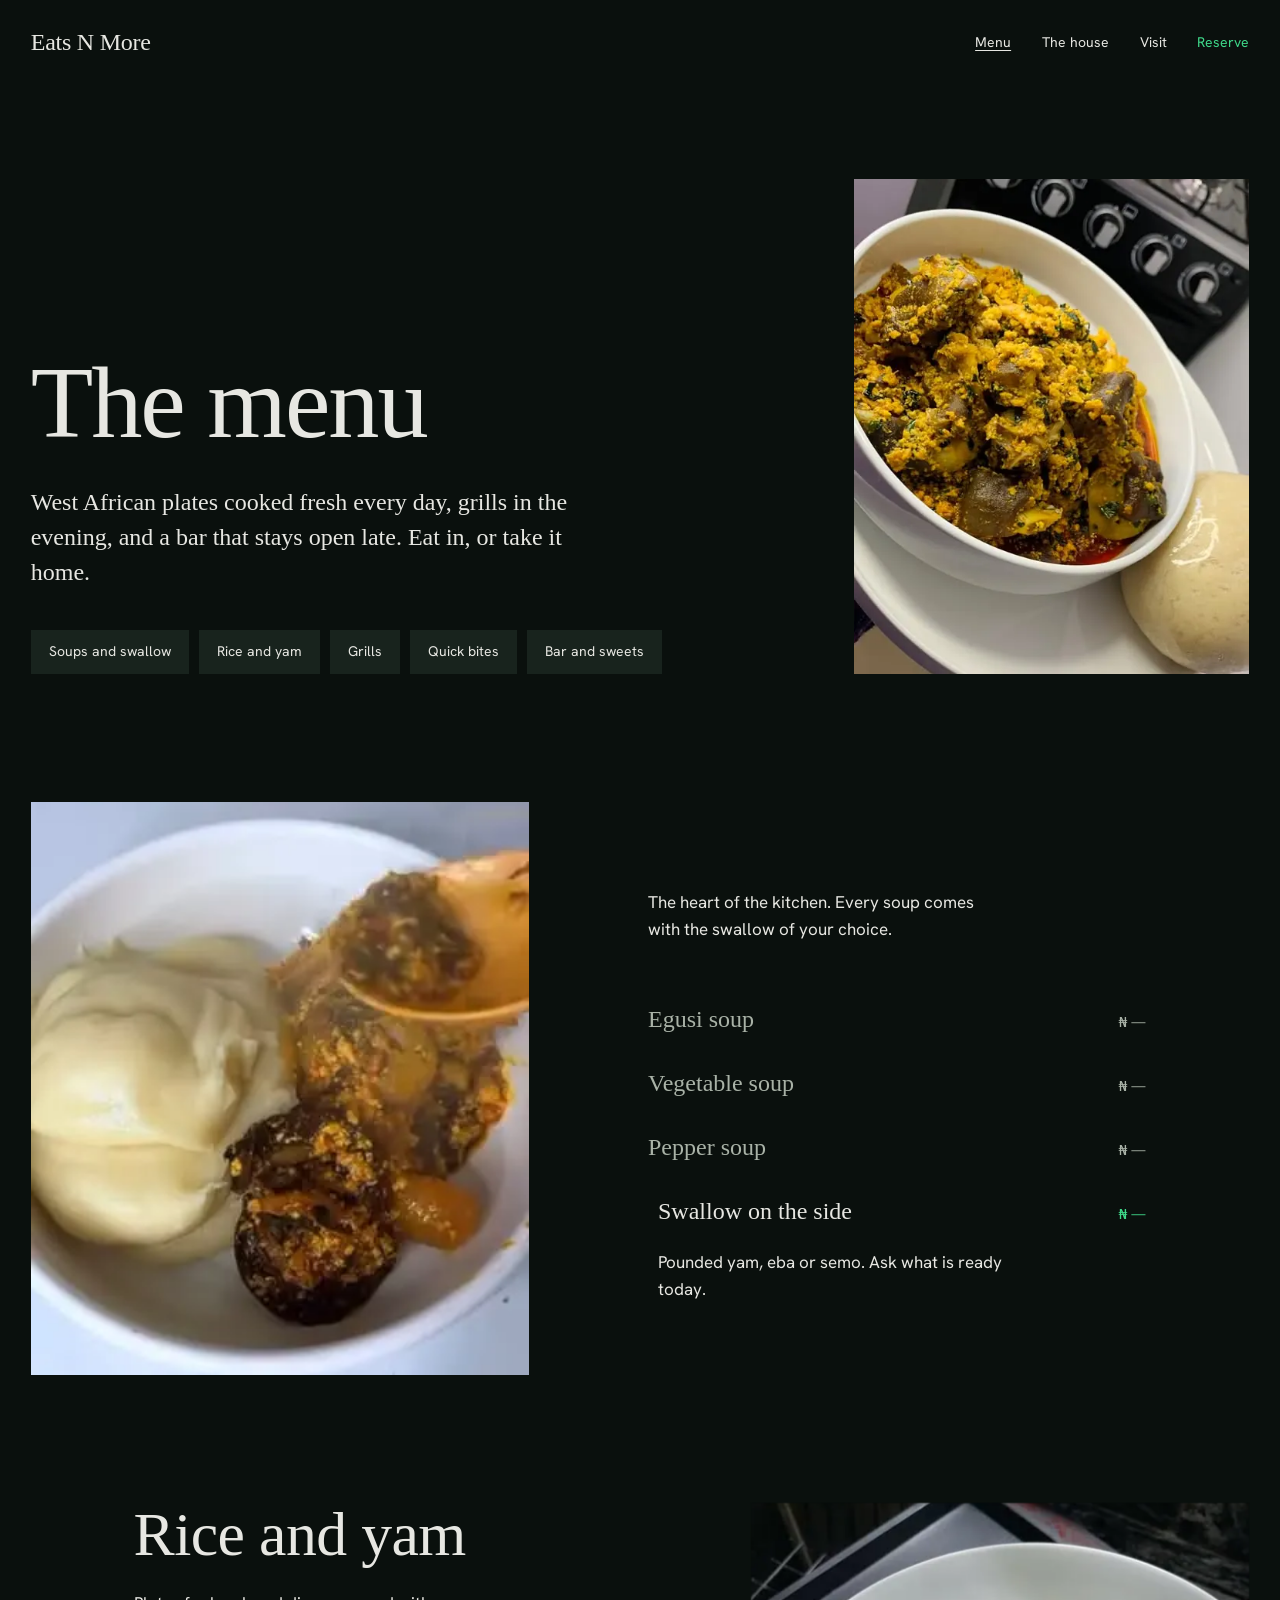
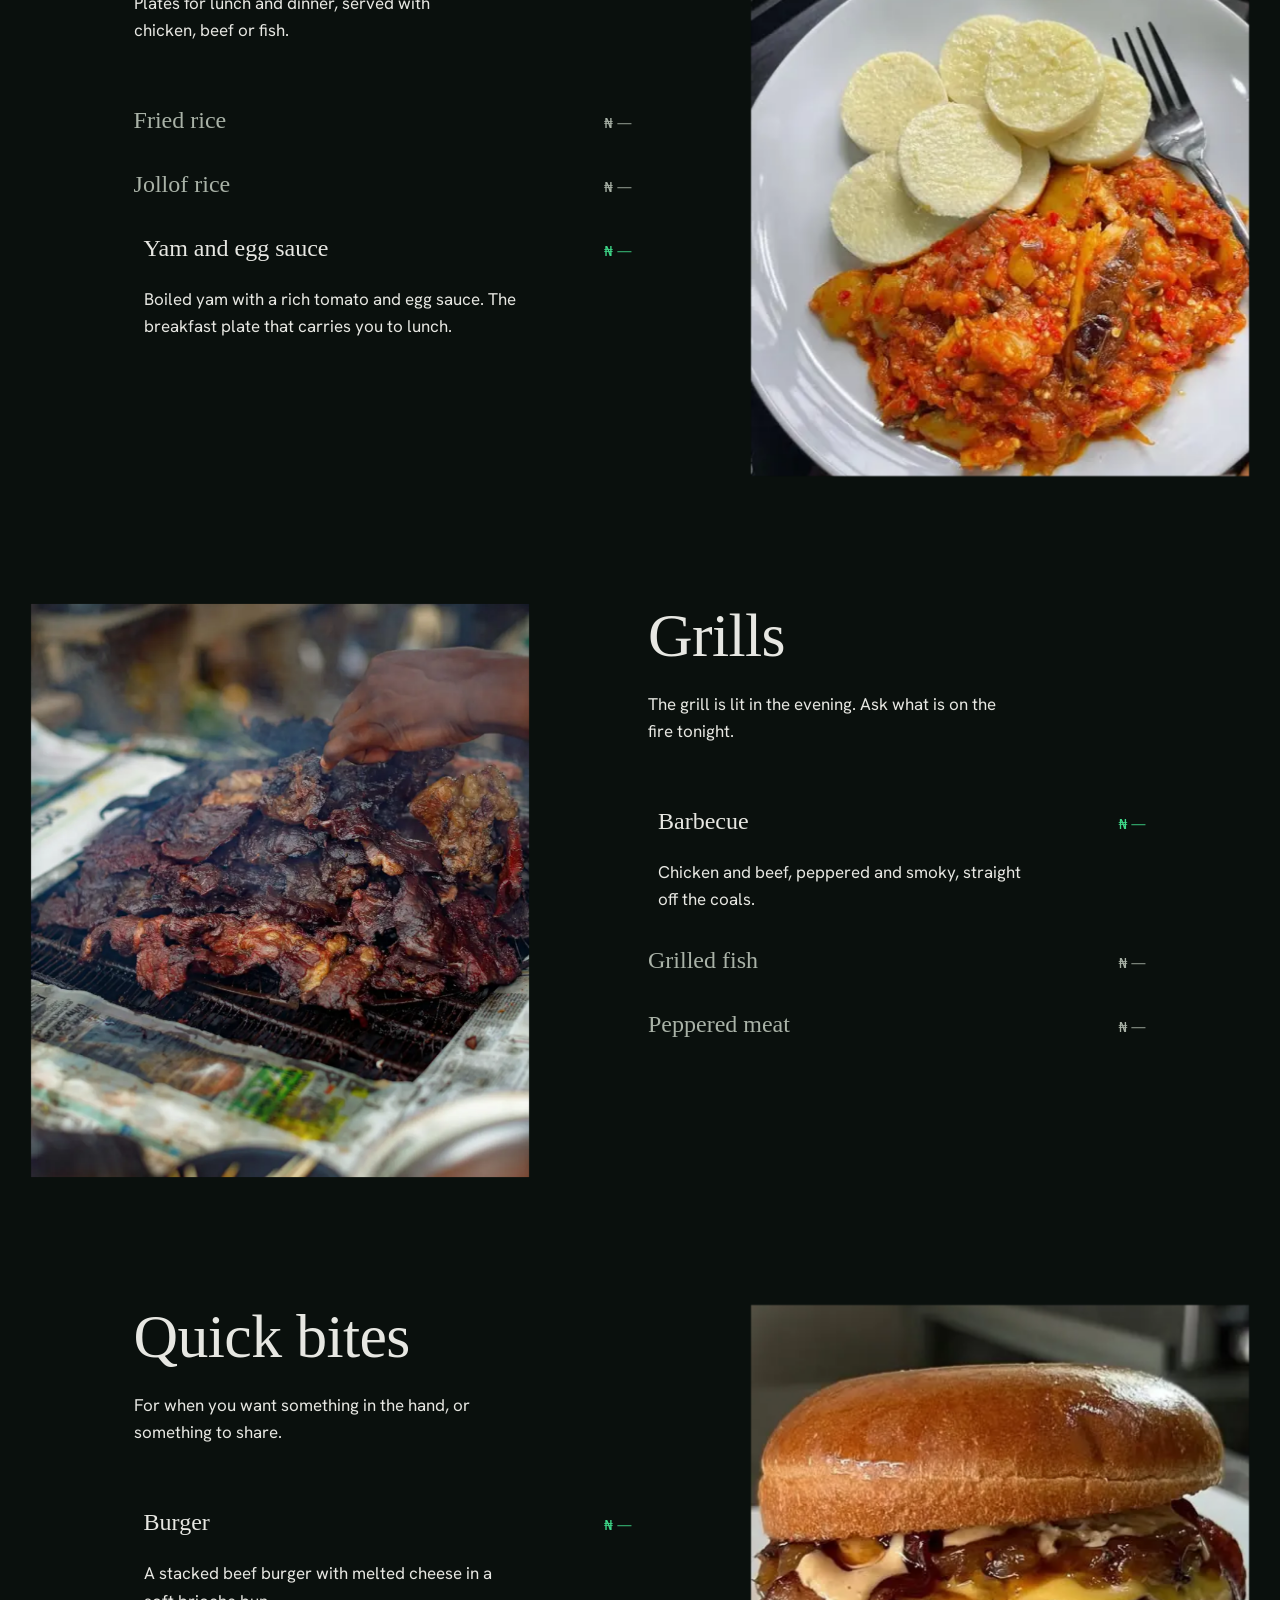
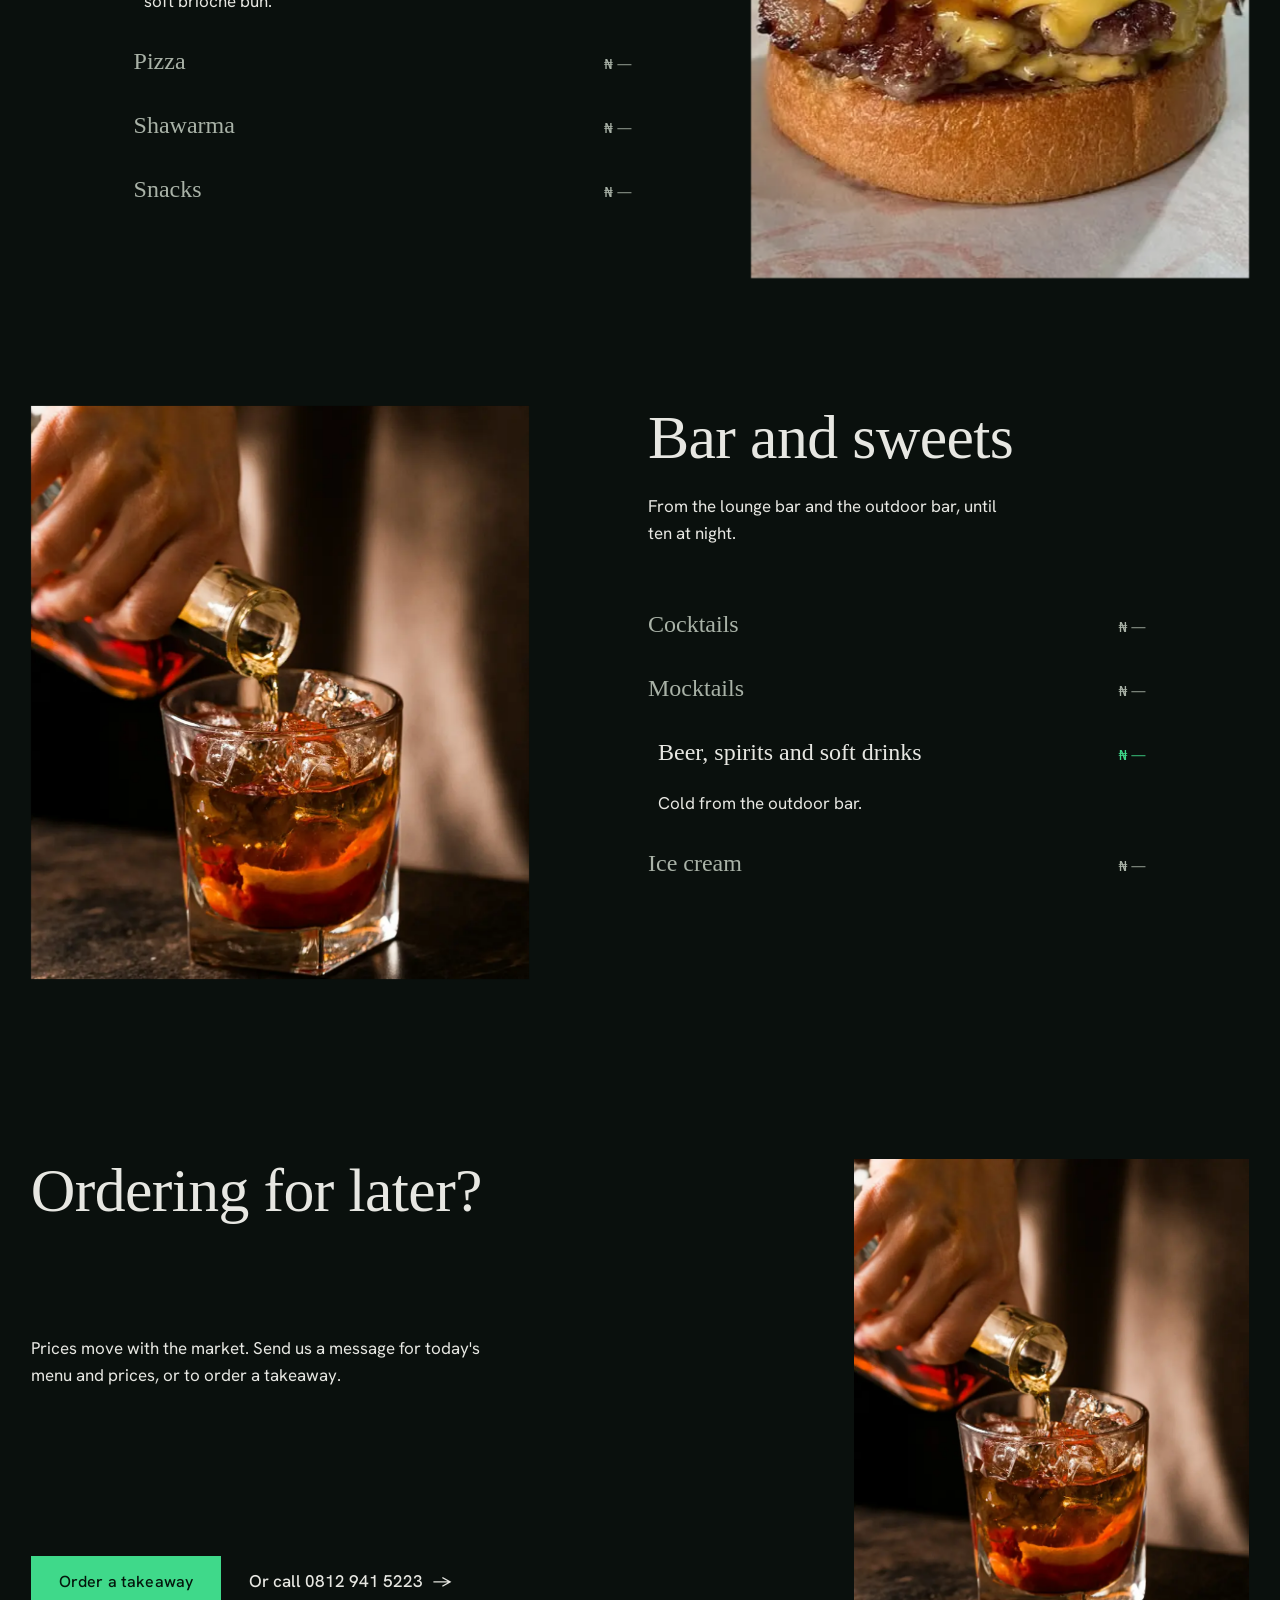
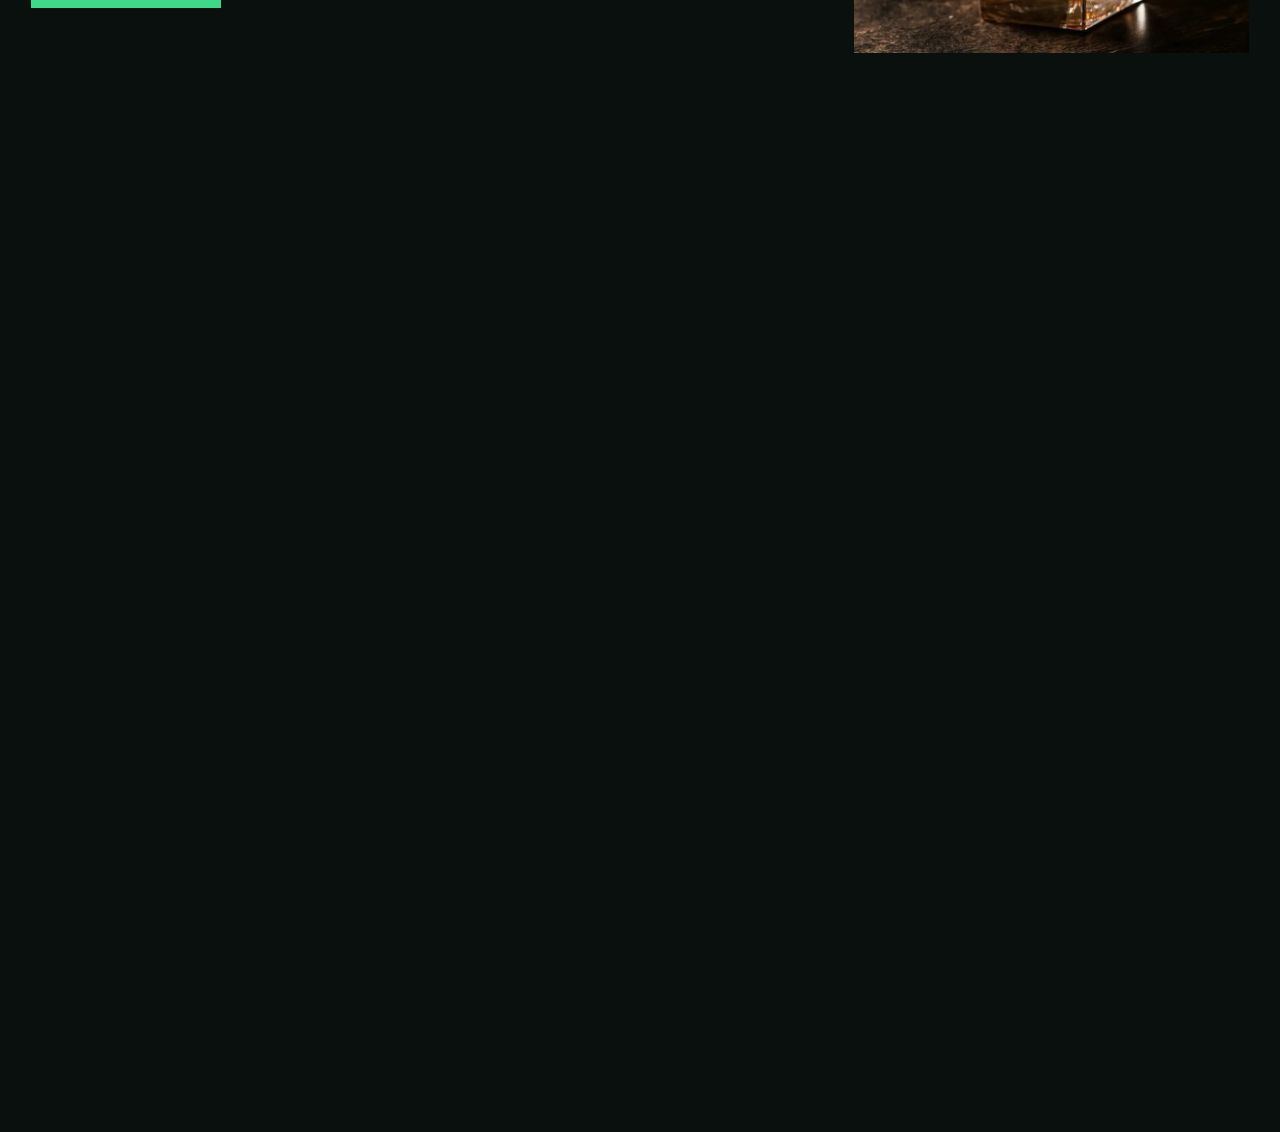
==== menu.html @ 7dce9b12 "Split into four pages: home, menu, the house, reserve Tighter gallery, compact phone cards, full men" ====
<!doctype html>
<html lang="en-NG">
<head>
  <meta charset="utf-8">
  <meta name="viewport" content="width=device-width, initial-scale=1, viewport-fit=cover">
  <title>The menu · Eats N More Restaurant &amp; Lounge, Benin City</title>
  <meta name="description" content="Egusi, vegetable soup, pepper soup, fried rice, grills, burgers, pizza, shawarma, cocktails and ice cream. Eat in or take away on Edo Street, Ekosodin.">
  <meta name="theme-color" content="#0a100d">
  <link rel="canonical" href="https://mondayjohn918.github.io/eats-n-more/menu.html">

  <meta property="og:type" content="restaurant.restaurant">
  <meta property="og:site_name" content="Eats N More Restaurant &amp; Lounge">
  <meta property="og:title" content="The menu · Eats N More Restaurant &amp; Lounge, Benin City">
  <meta property="og:description" content="Egusi, vegetable soup, pepper soup, fried rice, grills, burgers, pizza, shawarma, cocktails and ice cream. Eat in or take away on Edo Street, Ekosodin.">
  <meta property="og:url" content="https://mondayjohn918.github.io/eats-n-more/menu.html">
  <meta property="og:image" content="https://mondayjohn918.github.io/eats-n-more/assets/og-image.jpg">
  <meta property="og:image:width" content="1200">
  <meta property="og:image:height" content="630">
  <meta property="og:image:alt" content="The green neon Eats N More sign above the word Restaurant">
  <meta name="twitter:card" content="summary_large_image">
  <meta name="twitter:site" content="@eatsNmoreLounge">

  <link rel="icon" href="assets/favicon.png" type="image/png">
  <link rel="apple-touch-icon" href="assets/apple-touch-icon.png">

  <link rel="preconnect" href="https://fonts.googleapis.com">
  <link rel="preconnect" href="https://fonts.gstatic.com" crossorigin>
  <link rel="preconnect" href="https://api.fontshare.com">
  <link rel="preconnect" href="https://cdn.fontshare.com" crossorigin>
  <link href="https://fonts.googleapis.com/css2?family=Hanken+Grotesk:wght@400;500&display=swap" rel="stylesheet">
  <link href="https://api.fontshare.com/v2/css?f[]=zodiak@100,300&display=swap" rel="stylesheet">
  <link rel="stylesheet" href="assets/styles.css">

</head>
<body class="page-menu">
  <a class="skip" href="#main">Skip to content</a>

  <header class="bar">
    <a class="wordmark" href="./" aria-label="Eats N More, home">Eats N More</a>
    <nav aria-label="Main">
      <ul>
        <li><a href="menu.html" aria-current="page">Menu</a></li>
        <li class="hide-sm"><a href="the-house.html">The house</a></li>
        <li class="hide-sm"><a href="reserve.html#visit">Visit</a></li>
        <li><a href="reserve.html" class="bar-reserve">Reserve</a></li>
      </ul>
    </nav>
  </header>

  <main id="main">
    <section class="page-head" aria-labelledby="menu-title">
      <div class="ph-text">
        <h1 id="menu-title" class="mask"><span class="line"><span>The menu</span></span></h1>
        <p class="ph-sub reveal">West African plates cooked fresh every day, grills in the evening, and a bar that stays open late. Eat in, or take it home.</p>
        <nav class="ph-jump reveal" aria-label="Menu sections">
          <a href="#soups">Soups and swallow</a>
          <a href="#rice">Rice and yam</a>
          <a href="#grills">Grills</a>
          <a href="#bites">Quick bites</a>
          <a href="#bar">Bar and sweets</a>
        </nav>
      </div>
      <figure class="ph-pic reveal-pic">
        <img src="assets/img/own-egusi.webp" alt="Egusi soup with assorted meat beside pounded yam" width="512" height="640" decoding="async">
      </figure>
    </section>

    <!-- PLACEHOLDER: every "₦ —" is a price to fill in. Items marked SAMPLE are typical dishes to confirm with the restaurant. -->

    <section class="kitchen" id="soups" aria-labelledby="soups-title">
      <div class="k-photo" aria-hidden="true">
        <img data-k="0" class="is-on" src="assets/img/own-egusi-bowl.webp" alt="" width="360" height="480" loading="lazy" decoding="async">
        <img data-k="1" src="assets/img/own-vegsoup.webp" alt="" width="512" height="640" loading="lazy" decoding="async">
        <img data-k="2" src="assets/img/own-pot.webp" alt="" width="360" height="480" loading="lazy" decoding="async">
        <img data-k="3" src="assets/img/own-swallow.webp" alt="" width="360" height="480" loading="lazy" decoding="async">
      </div>
      <div class="k-list">
        <h2 id="soups-title" class="reveal">Soups and swallow</h2>
        <p class="k-lead reveal">The heart of the kitchen. Every soup comes with the swallow of your choice.</p>
        <ol class="dishes" role="list">
          <li class="dish is-on" data-k="0"><button type="button" aria-expanded="true"><span class="d-name">Egusi soup</span><span class="d-price">₦ —</span></button>
            <p class="d-desc">Melon-seed soup, thick with leaves and assorted meat.</p></li>
          <li class="dish" data-k="1"><button type="button" aria-expanded="false"><span class="d-name">Vegetable soup</span><span class="d-price">₦ —</span></button>
            <p class="d-desc">Green leaves cooked down in palm oil and pepper, with fish and meat.</p></li>
          <li class="dish" data-k="2"><button type="button" aria-expanded="false"><span class="d-name">Pepper soup</span><span class="d-price">₦ —</span></button>
            <p class="d-desc">Hot, peppery broth with tender meat. Properly spicy; ask for it milder.</p></li>
          <!-- SAMPLE: confirm the swallows offered -->
          <li class="dish" data-k="3"><button type="button" aria-expanded="false"><span class="d-name">Swallow on the side</span><span class="d-price">₦ —</span></button>
            <p class="d-desc">Pounded yam, eba or semo. Ask what is ready today.</p></li>
        </ol>
      </div>
    </section>

    <section class="kitchen kitchen--flip" id="rice" aria-labelledby="rice-title">
      <div class="k-photo" aria-hidden="true">
        <img data-k="0" class="is-on" src="assets/img/own-friedrice.webp" alt="" width="360" height="480" loading="lazy" decoding="async">
        <img data-k="1" src="assets/img/own-yam.webp" alt="" width="512" height="640" loading="lazy" decoding="async">
      </div>
      <div class="k-list">
        <h2 id="rice-title" class="reveal">Rice and yam</h2>
        <p class="k-lead reveal">Plates for lunch and dinner, served with chicken, beef or fish.</p>
        <ol class="dishes" role="list">
          <li class="dish is-on" data-k="0"><button type="button" aria-expanded="true"><span class="d-name">Fried rice</span><span class="d-price">₦ —</span></button>
            <p class="d-desc">Long-grain rice fried with carrots, green beans and liver.</p></li>
          <!-- SAMPLE -->
          <li class="dish" data-k="0"><button type="button" aria-expanded="false"><span class="d-name">Jollof rice</span><span class="d-price">₦ —</span></button>
            <p class="d-desc">Rice cooked down in a smoky pepper and tomato base, with fried plantain.</p></li>
          <li class="dish" data-k="1"><button type="button" aria-expanded="false"><span class="d-name">Yam and egg sauce</span><span class="d-price">₦ —</span></button>
            <p class="d-desc">Boiled yam with a rich tomato and egg sauce. The breakfast plate that carries you to lunch.</p></li>
        </ol>
      </div>
    </section>

    <section class="kitchen" id="grills" aria-labelledby="grills-title">
      <div class="k-photo" aria-hidden="true">
        <img data-k="0" class="is-on" src="assets/img/st-grill-hand.webp" alt="" width="820" height="1025" loading="lazy" decoding="async">
        <img data-k="1" src="assets/img/st-grill.webp" alt="" width="820" height="547" loading="lazy" decoding="async">
      </div>
      <div class="k-list">
        <h2 id="grills-title" class="reveal">Grills</h2>
        <p class="k-lead reveal">The grill is lit in the evening. Ask what is on the fire tonight.</p>
        <ol class="dishes" role="list">
          <li class="dish is-on" data-k="0"><button type="button" aria-expanded="true"><span class="d-name">Barbecue</span><span class="d-price">₦ —</span></button>
            <p class="d-desc">Chicken and beef, peppered and smoky, straight off the coals.</p></li>
          <!-- SAMPLE -->
          <li class="dish" data-k="1"><button type="button" aria-expanded="false"><span class="d-name">Grilled fish</span><span class="d-price">₦ —</span></button>
            <p class="d-desc">Whole fish, scored and spiced, with pepper sauce and onions.</p></li>
          <!-- SAMPLE -->
          <li class="dish" data-k="0"><button type="button" aria-expanded="false"><span class="d-name">Peppered meat</span><span class="d-price">₦ —</span></button>
            <p class="d-desc">A small plate for the bar: meat tossed in hot pepper sauce.</p></li>
        </ol>
      </div>
    </section>

    <section class="kitchen kitchen--flip" id="bites" aria-labelledby="bites-title">
      <div class="k-photo" aria-hidden="true">
        <img data-k="0" class="is-on" src="assets/img/own-burger.webp" alt="" width="512" height="640" loading="lazy" decoding="async">
        <img data-k="1" src="assets/img/st-pizza.webp" alt="" width="820" height="1025" loading="lazy" decoding="async">
        <img data-k="2" src="assets/img/st-shawarma.webp" alt="" width="820" height="1025" loading="lazy" decoding="async">
      </div>
      <div class="k-list">
        <h2 id="bites-title" class="reveal">Quick bites</h2>
        <p class="k-lead reveal">For when you want something in the hand, or something to share.</p>
        <ol class="dishes" role="list">
          <li class="dish is-on" data-k="0"><button type="button" aria-expanded="true"><span class="d-name">Burger</span><span class="d-price">₦ —</span></button>
            <p class="d-desc">A stacked beef burger with melted cheese in a soft brioche bun.</p></li>
          <li class="dish" data-k="1"><button type="button" aria-expanded="false"><span class="d-name">Pizza</span><span class="d-price">₦ —</span></button>
            <p class="d-desc">Hot from the oven, to share at the table or take away.</p></li>
          <li class="dish" data-k="2"><button type="button" aria-expanded="false"><span class="d-name">Shawarma</span><span class="d-price">₦ —</span></button>
            <p class="d-desc">Spiced meat, cabbage and cream, rolled tight and toasted.</p></li>
          <li class="dish" data-k="0"><button type="button" aria-expanded="false"><span class="d-name">Snacks</span><span class="d-price">₦ —</span></button>
            <p class="d-desc">Small chops and pastries from the counter. Ask what is fresh.</p></li>
        </ol>
      </div>
    </section>

    <section class="kitchen" id="bar" aria-labelledby="bar-title">
      <div class="k-photo" aria-hidden="true">
        <img data-k="0" class="is-on" src="assets/img/st-cocktails.webp" alt="" width="820" height="1025" loading="lazy" decoding="async">
        <img data-k="1" src="assets/img/st-pour.webp" alt="" width="820" height="1025" loading="lazy" decoding="async">
        <img data-k="2" src="assets/img/st-icecream.webp" alt="" width="820" height="1025" loading="lazy" decoding="async">
      </div>
      <div class="k-list">
        <h2 id="bar-title" class="reveal">Bar and sweets</h2>
        <p class="k-lead reveal">From the lounge bar and the outdoor bar, until ten at night.</p>
        <ol class="dishes" role="list">
          <li class="dish is-on" data-k="0"><button type="button" aria-expanded="true"><span class="d-name">Cocktails</span><span class="d-price">₦ —</span></button>
            <p class="d-desc">Mixed drinks from the lounge bar. Ask for tonight's list.</p></li>
          <!-- SAMPLE -->
          <li class="dish" data-k="0"><button type="button" aria-expanded="false"><span class="d-name">Mocktails</span><span class="d-price">₦ —</span></button>
            <p class="d-desc">Fruit and ice, no alcohol, for the whole table.</p></li>
          <!-- SAMPLE -->
          <li class="dish" data-k="1"><button type="button" aria-expanded="false"><span class="d-name">Beer, spirits and soft drinks</span><span class="d-price">₦ —</span></button>
            <p class="d-desc">Cold from the outdoor bar.</p></li>
          <li class="dish" data-k="2"><button type="button" aria-expanded="false"><span class="d-name">Ice cream</span><span class="d-price">₦ —</span></button>
            <p class="d-desc">For the sweet end of the night.</p></li>
        </ol>
      </div>
    </section>

    <section class="cta-band" aria-labelledby="cta-title">
      <h2 id="cta-title" class="reveal">Ordering for later?</h2>
      <p class="reveal">Prices move with the market. Send us a message for today's menu and prices, or to order a takeaway.</p>
      <figure class="cta-pic reveal-pic"><img src="assets/img/st-pour.webp" alt="A drink being poured over ice at the bar" width="820" height="1025" loading="lazy" decoding="async"></figure>
      <div class="cta-actions reveal">
        <a class="btn" href="reserve.html?kind=Takeaway">Order a takeaway</a>
        <a class="link-arrow" href="tel:+2348129415223">Or call 0812 941 5223</a>
      </div>
    </section>
  </main>

  <footer class="foot">
    <div class="f-cols">
      <div>
        <p class="f-first">Visit</p>
        <p>Edo Street, Ekosodin</p>
        <p>Benin City, Edo State</p>
        <p>Daily, 8am to 10pm</p>
      </div>
      <div>
        <p class="f-first">Explore</p>
        <p><a href="menu.html">The menu</a></p>
        <p><a href="the-house.html">The house</a></p>
        <p><a href="reserve.html">Reserve</a></p>
      </div>
      <div>
        <p class="f-first">Follow</p>
        <p><a href="https://www.instagram.com/eatsnmore_restaurantand_lounge/" target="_blank" rel="noopener">Instagram</a></p>
        <p><a href="https://x.com/eatsNmoreLounge" target="_blank" rel="noopener">X</a></p>
      </div>
      <div>
        <p class="f-first">Talk to us</p>
        <p><a href="tel:+2348129415223">0812 941 5223</a></p>
        <p><a href="https://wa.me/2348129415223" target="_blank" rel="noopener">WhatsApp</a></p>
      </div>
    </div>
    <div class="f-mark">
      <img class="f-logo" src="assets/img/logo.webp" alt="Eats N More logo" width="240" height="240" loading="lazy">
      <svg class="f-word" viewBox="0 0 1000 160" role="img" aria-label="Eats N More"><text x="0" y="136" textLength="1000" lengthAdjust="spacingAndGlyphs">Eats N More</text></svg>
      <p class="f-legal">© <span data-year>2026</span> Eats N More Restaurant &amp; Lounge. Photographs by Eats N More, with atmosphere photography from Unsplash and Pexels.</p>
    </div>
  </footer>

  <div class="dock" aria-label="Quick contact">
    <a href="tel:+2348129415223">Call</a>
    <a href="https://wa.me/2348129415223?text=Good%20day%2C%20Eats%20N%20More." target="_blank" rel="noopener" class="dock-wa">WhatsApp</a>
  </div>

  <script src="assets/main.js" defer></script>
</body>
</html>
---- assets/styles.css ----
/* Eats N More: "the dark room". One green-black field; the photographs are the light. */

:root {
  --bg: #0a100d;
  --surface: #111a15;
  --surface-2: #18231d;
  --ink: #e7e7e2;
  --muted: #a9b2a7;
  --accent: #3fd98a;      /* the neon on the sign */
  --on-accent: #04170c;
  --amber: #e7ad5c;       /* the logo's orange, warmed */
  --paper: #e4e4de;
  --paper-ink: #0e1712;
  --paper-muted: #4a554e;

  --display: "Zodiak", "Times New Roman", serif;
  --text: "Hanken Grotesk", system-ui, sans-serif;

  --step-small: 0.875rem;
  --step-body: 1.0625rem;
  --step-lead: 1.5rem;
  --step-statement: clamp(1.5rem, 2.5vw, 2.25rem);
  --step-head: clamp(2.25rem, 1.3rem + 3.2vw, 4rem);
  --step-display: clamp(2.6rem, 5.4vw, 5rem);

  --m: clamp(16px, 2.4vw, 36px);          /* the page's one pair of margins */
  --gap: clamp(112px, 14vw, 200px);       /* between sections */
  --ease-out: cubic-bezier(0.23, 1, 0.32, 1);
  --ease-io: cubic-bezier(0.77, 0, 0.175, 1);
  --radius: 0px;
}

*, *::before, *::after { box-sizing: border-box; }
html { -webkit-text-size-adjust: 100%; scroll-behavior: smooth; }
@media (prefers-reduced-motion: reduce) { html { scroll-behavior: auto; } }
body {
  margin: 0;
  background: var(--bg);
  color: var(--ink);
  font: 400 var(--step-body)/1.6 var(--text);
  -webkit-font-smoothing: antialiased;
  text-rendering: optimizeLegibility;
  overflow-x: clip;
}
img, video, svg { display: block; max-width: 100%; }
img { height: auto; }
a { color: inherit; text-decoration-thickness: 1px; text-underline-offset: 0.22em; }
h1, h2, h3, p, figure, ol, dl, dd { margin: 0; }
h1, h2, h3 { font-family: var(--display); font-weight: 300; letter-spacing: -0.01em; line-height: 1.02; }
button, input { font: inherit; color: inherit; }
::selection { background: var(--accent); color: var(--on-accent); }
:focus-visible { outline: 2px solid var(--accent); outline-offset: 3px; }

.sr-only { position: absolute; width: 1px; height: 1px; overflow: hidden; clip: rect(0 0 0 0); white-space: nowrap; }
.skip { position: absolute; left: var(--m); top: -60px; z-index: 50; background: var(--accent); color: var(--on-accent); padding: 10px 16px; }
.skip:focus { top: 12px; }

/* ---------- buttons ---------- */
.btn {
  display: inline-flex; align-items: center; justify-content: center;
  min-height: 52px; padding: 0 28px;
  background: var(--accent); color: var(--on-accent);
  border: 0; border-radius: var(--radius);
  font: 500 1rem/1 var(--text); letter-spacing: 0.01em;
  text-decoration: none; cursor: pointer;
  transition: transform 160ms var(--ease-out), background-color 220ms ease;
}
@media (hover: hover) and (pointer: fine) { .btn:hover { background: #5fe7a0; } .btn--dark:hover { background: #1d2b23; } }
.btn:active { transform: scale(0.97); }
.btn--wide { width: 100%; }
.btn--dark { background: var(--paper-ink); color: var(--paper); }

/* ---------- top bar ---------- */
.bar {
  position: absolute; inset: 0 0 auto 0; z-index: 20;
  display: flex; justify-content: space-between; align-items: center;
  padding: 28px var(--m);
}
.wordmark { font: 300 var(--step-lead)/1 var(--display); text-decoration: none; letter-spacing: -0.01em; }
.bar ul { display: flex; gap: clamp(18px, 2.4vw, 36px); list-style: none; margin: 0; padding: 0; }
.bar a:not(.wordmark) { font-size: var(--step-small); padding: 6px 0; text-decoration: underline; text-decoration-color: transparent; transition: text-decoration-color 260ms ease, opacity 200ms ease; }
.bar a:not(.wordmark):hover, .bar a:not(.wordmark):focus-visible { text-decoration-color: currentColor; }
.bar-reserve { color: var(--accent); }
.bar a[aria-current="page"] { text-decoration-color: currentColor; }

/* ---------- hero: ring of frames ---------- */
.hero {
  position: relative; min-height: 100svh; min-height: max(100svh, 680px);
  display: grid; place-items: center; overflow: hidden; isolation: isolate;
}
.ring { position: absolute; inset: 0; z-index: 0; }
.frame {
  --scale: 0.0694vw;                       /* 1px at a 1440px-wide screen */
  position: absolute;
  left: calc(50% + 39% * var(--c));
  top: calc(50% + 35% * var(--s));
  width: calc(var(--w) * var(--scale));
  transform: translate(-50%, -50%) rotate(var(--r));
  transition: opacity 400ms ease, filter 400ms ease;
  filter: brightness(0.82) saturate(0.95);
}
.frame img { width: 100%; transition: transform 500ms var(--ease-out); }
@media (hover: hover) and (pointer: fine) { .frame:hover img { transform: scale(1.06); } }
.frame:focus-visible img { transform: scale(1.06); }
.ring:has(.frame:hover, .frame:focus-visible) .frame { opacity: 0.45; }
.ring .frame:hover, .ring .frame:focus-visible { opacity: 1; filter: none; z-index: 2; }

.core {
  position: relative; z-index: 1;
  width: min(620px, calc(100% - 2 * var(--m)));
  text-align: center;
  display: grid; justify-items: center;
}
.hero h1 {
  font-weight: 100; font-size: var(--step-display); line-height: 0.95;
  text-transform: uppercase; letter-spacing: -0.01em;
}
.mask .line { display: block; overflow: hidden; padding-bottom: 0.06em; }
.mask .line > span { display: block; }
.core-sub { margin-top: 24px; max-width: 46ch; font-size: var(--step-body); min-height: 3.3em; color: var(--ink); }
.core-sub .core-caption { font-family: var(--display); font-size: var(--step-lead); font-weight: 300; }
.core-actions { margin-top: 24px; display: grid; justify-items: center; gap: 16px; }

.status { display: inline-flex; align-items: center; gap: 10px; font-size: var(--step-small); color: var(--muted); }
.status .dot { width: 8px; height: 8px; border-radius: 50%; background: var(--muted); }
.status.is-open .dot { background: var(--accent); }
.status.is-soon .dot { background: var(--amber); }
.status--lg { font-size: var(--step-body); color: var(--ink); }

/* ---------- intro: staircase ---------- */
.intro {
  position: relative; min-height: 100svh;
  display: grid; grid-template-columns: repeat(12, 1fr); column-gap: 16px;
  align-content: center; padding: var(--gap) var(--m) 0;
}
.stairs {
  grid-column: 1 / 9; align-self: start;
  font: 300 var(--step-statement)/1.25 var(--display); letter-spacing: -0.01em;
}
.stairs .step { display: block; white-space: nowrap; }
.stairs .step:nth-child(1) { padding-left: 0; }
.stairs .step:nth-child(2) { padding-left: 7vw; color: var(--muted); }
.stairs .step:nth-child(3) { padding-left: 14vw; }
.stairs .step:nth-child(4) { padding-left: 21vw; color: var(--muted); }
.stairs .step:nth-child(5) { padding-left: 28vw; }
.intro-pics { grid-column: 9 / 13; display: grid; gap: 16px; align-self: start; }
.intro-pics img { width: 100%; aspect-ratio: 4 / 3; object-fit: cover; }
.intro-note { grid-column: 1 / 7; margin-top: 64px; font-size: var(--step-body); color: var(--muted); }

/* ---------- kitchen: sticky photo + list ---------- */
.kitchen {
  display: grid; grid-template-columns: repeat(12, 1fr); column-gap: 16px;
  padding: var(--gap) var(--m) 0;
}
.k-photo { grid-column: 1 / 6; position: sticky; top: 12vh; align-self: start; aspect-ratio: 4 / 5; }
.k-photo img {
  position: absolute; inset: 0; width: 100%; height: 100%; object-fit: cover;
  opacity: 0; transform: scale(1.04);
  transition: opacity 420ms ease, transform 900ms var(--ease-out);
}
.k-photo img.is-on { opacity: 1; transform: none; }
.k-list { grid-column: 7 / 12; }
.kitchen--flip .k-photo { grid-column: 8 / 13; grid-row: 1; }
.kitchen--flip .k-list { grid-column: 2 / 7; grid-row: 1; }
.page-menu .kitchen { padding-top: clamp(96px, 10vw, 150px); }
.page-menu .k-photo { aspect-ratio: 4 / 4.6; }
.kitchen h2 { font-size: var(--step-head); }
.k-lead { margin: 24px 0 48px; max-width: 36ch; }
.dishes { list-style: none; padding: 0; }
.dish button {
  width: 100%; min-height: 64px; padding: 14px 0;
  display: flex; justify-content: space-between; align-items: baseline; gap: 24px;
  background: none; border: 0; cursor: pointer; text-align: left;
  color: var(--muted); transition: color 260ms ease;
}
.d-name { font: 300 var(--step-lead)/1.2 var(--display); transition: transform 360ms var(--ease-out); }
.d-price { font-size: var(--step-small); font-variant-numeric: tabular-nums; white-space: nowrap; }
.dish.is-on button { color: var(--ink); }
@media (hover: hover) and (pointer: fine) { .dish button:hover { color: var(--ink); } }
.dish.is-on .d-name { transform: translateX(10px); }
.dish.is-on .d-price { color: var(--accent); }
.d-desc {
  max-width: 38ch; font-size: var(--step-body); color: var(--ink);
  overflow: hidden; opacity: 0; transform: translateY(-4px);
  transition: opacity 260ms ease, transform 300ms var(--ease-out), margin 300ms var(--ease-out), max-height 360ms var(--ease-out);
  max-height: 0; margin: 0 0 0 10px;
}
.dish.is-on .d-desc { opacity: 1; transform: none; max-height: 8em; margin: 2px 0 18px 10px; }
.k-foot { margin-top: 40px; color: var(--muted); }
.k-foot a { color: var(--ink); }

/* ---------- the house: full-bleed frames with a column card ---------- */
.house { margin-top: var(--gap); }
.page-house .house { margin-top: clamp(80px, 9vw, 140px); }
.frame-bleed {
  position: relative; min-height: 100svh;
  display: grid; grid-template-columns: repeat(4, 1fr); align-items: center;
  padding: 0 var(--m); overflow: hidden; isolation: isolate;
}
.fb-media { position: absolute; inset: 0; z-index: -1; background: var(--surface); }
.fb-media img, .fb-media video {
  position: absolute; inset: 0; width: 100%; height: 100%; object-fit: cover;
}
.fb-media img { transform: scale(var(--drift, 1.08)); transition: transform 1.6s var(--ease-out); filter: brightness(0.86) contrast(1.05); }
.fb-video { opacity: 0; transition: opacity 900ms ease; filter: brightness(0.8) contrast(1.08); }
.fb-video.is-ready { opacity: 1; }
.card {
  grid-column: var(--col);
  min-height: 52svh; padding: 28px 24px 0;
  background: var(--paper); color: var(--paper-ink);
  display: flex; flex-direction: column; align-items: center; text-align: center;
  border-radius: 2px;
}
.card h2, .card h3 { font-size: var(--step-statement); line-height: 1.05; }
.card-line { margin-top: 12px; }
.card-fact { margin-top: 4px; color: var(--paper-muted); }
.card-pic { margin: 22px 0 24px; width: 100%; aspect-ratio: 3 / 2; object-fit: cover; }
.card-btn {
  margin: auto -24px 0; width: calc(100% + 48px); min-height: 56px;
  display: flex; align-items: center; justify-content: center;
  background: var(--paper-ink); color: var(--paper); text-decoration: none; font-weight: 500;
  transition: background-color 220ms ease, letter-spacing 320ms var(--ease-out);
}
@media (hover: hover) and (pointer: fine) { .card-btn:hover { background: #1d2b23; letter-spacing: 0.03em; } }
.card-btn:active { transform: scale(0.98); }
.card-btn { transition: background-color 220ms ease, letter-spacing 320ms var(--ease-out), transform 160ms var(--ease-out); }

/* ---------- gallery: staggered pairs ---------- */
.gallery {
  display: grid; grid-template-columns: repeat(12, 1fr); column-gap: 16px;
  padding: var(--gap) var(--m) 0;
}
.gallery h2 { grid-column: 1 / -1; font-size: var(--step-head); margin-bottom: 0; }
.g img { width: 100%; object-fit: cover; }
.g figcaption { margin-top: 10px; font-size: var(--step-small); color: var(--muted); }
/* pairs share a row, offset a little: close enough to read as one wall of pictures */
.gallery { row-gap: clamp(40px, 5vw, 72px); }
.g { align-self: start; }
.g1 { grid-column: 1 / 6;  grid-row: 2; } .g1 img { aspect-ratio: 4 / 5; }
.g2 { grid-column: 6 / 13; grid-row: 2; margin-top: 12vh; } .g2 img { aspect-ratio: 5 / 4; }
.g3 { grid-column: 1 / 8;  grid-row: 3; } .g3 img { aspect-ratio: 3 / 2; }
.g4 { grid-column: 8 / 12; grid-row: 3; margin-top: 8vh; } .g4 img { aspect-ratio: 3 / 4; }
.g5 { grid-column: 2 / 6;  grid-row: 4; margin-top: 6vh; } .g5 img { aspect-ratio: 3 / 4; }
.g6 { grid-column: 6 / 11; grid-row: 4; } .g6 img { aspect-ratio: 4 / 5; }

/* ---------- reserve ---------- */
.reserve {
  display: grid; grid-template-columns: repeat(12, 1fr); column-gap: 16px;
  padding: var(--gap) var(--m) 0;
}
.r-intro { grid-column: 1 / 6; align-self: start; }
.reserve h2 { font-size: var(--step-head); }
.r-intro > p:not(.status) { margin-top: 24px; max-width: 34ch; }
.r-intro .status { margin-top: 32px; }
.r-call { color: var(--muted); }
.r-call a { color: var(--ink); }
.r-form { grid-column: 7 / 13; display: grid; gap: 28px; }
.r-kind { border: 0; padding: 0; margin: 0; min-width: 0; }
.r-opts { display: grid; grid-template-columns: repeat(4, 1fr); gap: 8px; }
.r-kind legend { font-size: var(--step-small); color: var(--muted); margin-bottom: 12px; padding: 0; }
.r-kind label { position: relative; cursor: pointer; }
.r-kind input { position: absolute; opacity: 0; inset: 0; cursor: pointer; }
.r-kind span {
  display: flex; align-items: center; justify-content: center; min-height: 56px; padding: 0 8px; text-align: center;
  background: var(--surface-2); font-size: var(--step-body); line-height: 1.2;
  transition: background-color 220ms ease, color 220ms ease, transform 160ms var(--ease-out);
}
@media (hover: hover) and (pointer: fine) { .r-kind label:hover span { background: #22302a; } .field input:hover { background: #1f2b25; } .stepper button:hover { background: #22302a; } }
.r-kind input:checked + span { background: var(--ink); color: var(--paper-ink); }
.r-kind input:focus-visible + span { outline: 2px solid var(--accent); outline-offset: 3px; }
.r-kind label:active span { transform: scale(0.97); }
.r-row { display: grid; grid-template-columns: 1fr 1fr; gap: 16px; }
.field { display: grid; gap: 10px; font-size: var(--step-small); color: var(--muted); }
.field input {
  min-height: 56px; padding: 0 16px; width: 100%;
  background: var(--surface-2); border: 0; border-radius: 0; color: var(--ink); font-size: var(--step-body);
  color-scheme: dark; transition: background-color 200ms ease;
}
.field input::placeholder { color: #87918a; }
.stepper { display: grid; grid-template-columns: 56px 1fr 56px; min-height: 56px; background: var(--surface-2); }
.stepper button { background: none; border: 0; font-size: var(--step-lead); cursor: pointer; color: var(--ink); transition: background-color 180ms ease; }
.stepper button:active { transform: scale(0.94); }
.stepper output { display: grid; place-items: center; font-size: var(--step-body); color: var(--ink); font-variant-numeric: tabular-nums; }
[hidden-field] { display: none; }
.is-hidden { display: none !important; }

.slip {
  background: var(--paper); color: var(--paper-ink); padding: 24px 24px 28px;
  position: relative;
  clip-path: polygon(0 0, 100% 0, 100% calc(100% - 8px), 97% 100%, 94% calc(100% - 8px), 91% 100%, 88% calc(100% - 8px), 85% 100%, 82% calc(100% - 8px), 79% 100%, 76% calc(100% - 8px), 73% 100%, 70% calc(100% - 8px), 67% 100%, 64% calc(100% - 8px), 61% 100%, 58% calc(100% - 8px), 55% 100%, 52% calc(100% - 8px), 49% 100%, 46% calc(100% - 8px), 43% 100%, 40% calc(100% - 8px), 37% 100%, 34% calc(100% - 8px), 31% 100%, 28% calc(100% - 8px), 25% 100%, 22% calc(100% - 8px), 19% 100%, 16% calc(100% - 8px), 13% 100%, 10% calc(100% - 8px), 7% 100%, 4% calc(100% - 8px), 1% 100%, 0 calc(100% - 8px));
}
.slip-head { font-size: var(--step-small); color: var(--paper-muted); }
.slip-text { margin-top: 8px; font: 300 var(--step-lead)/1.35 var(--display); }
.slip-text.is-updating { animation: ink 420ms var(--ease-out); }
@keyframes ink { from { opacity: 0.35; transform: translateY(4px); } to { opacity: 1; transform: none; } }

/* ---------- visit ---------- */
.visit { position: relative; margin-top: var(--gap); min-height: 100svh; overflow: hidden; }
.v-media img { position: absolute; inset: 0; width: 100%; height: 100%; object-fit: cover; filter: brightness(0.72) saturate(0.9); }
.v-card {
  position: relative; z-index: 1;
  width: 400px; margin: 60px var(--m) 60px auto; padding: 32px 32px 0;
  background: var(--paper); color: var(--paper-ink); border-radius: 2px;
  display: grid; gap: 20px;
}
.v-card h2 { font-size: var(--step-statement); }
.v-card address { font-style: normal; line-height: 1.55; }
.hours div { display: flex; justify-content: space-between; padding: 6px 0; }
.hours dt { color: var(--paper-muted); }
.hours dd { font-variant-numeric: tabular-nums; }
.v-phone a { font: 300 var(--step-lead)/1 var(--display); text-decoration: none; }
.v-phone a:hover { text-decoration: underline; }
.v-card .btn { margin: 4px -32px 0; width: calc(100% + 64px); min-height: 56px; }

/* ---------- footer: inverted, the name at full width ---------- */
.foot {
  position: sticky; bottom: 0; z-index: -1;
  min-height: 100svh; display: grid; grid-template-rows: auto 1fr auto;
  background: var(--paper); color: var(--paper-ink);
  padding: 40px var(--m) 24px;
}
main { position: relative; z-index: 1; background: var(--bg); padding-bottom: var(--gap); }
.f-cols { display: grid; grid-template-columns: repeat(4, 1fr); gap: 16px; }
.f-cols p { color: var(--paper-muted); line-height: 1.7; }
.f-cols .f-first { color: var(--paper-ink); font-weight: 500; }
.f-cols a { text-decoration: underline; text-decoration-color: transparent; transition: text-decoration-color 260ms ease, color 200ms ease; }
.f-cols a:hover { text-decoration-color: currentColor; color: var(--paper-ink); }
.f-mark { grid-row: 3; display: grid; gap: 20px; }
.f-logo { width: 72px; height: 72px; border-radius: 50%; }
.f-word { width: 100%; height: auto; overflow: visible; }
.f-word text { font-family: var(--display); font-weight: 100; font-size: 170px; fill: var(--paper-ink); }
.f-legal { font-size: var(--step-small); color: var(--paper-muted); max-width: 70ch; }

/* ---------- phone dock ---------- */
.dock { display: none; }

/* ---------- motion: entrances (only when JS is running) ---------- */
.js .reveal, .js .reveal-group > * { opacity: 0; transform: translateY(24px); }
.js .reveal.is-in, .js .reveal-group.is-in > * {
  opacity: 1; transform: none;
  transition: opacity 800ms var(--ease-out), transform 900ms var(--ease-out);
  transition-delay: calc(var(--d, 0) * 80ms);
}
.reveal-pic { overflow: hidden; }
.reveal-pic figcaption { overflow: visible; }
.js .reveal-pic img { opacity: 0; transform: scale(1.06); }
.js .reveal-pic.is-in img { opacity: 1; transform: none; transition: opacity 900ms var(--ease-out), transform 1400ms var(--ease-out); }
.js .reveal-pic figcaption { opacity: 0; }
.js .reveal-pic.is-in figcaption { opacity: 1; transition: opacity 600ms ease 500ms; }

.js .mask .line > span { transform: translateY(105%); }
.js.is-loaded .mask .line > span { transform: none; transition: transform 950ms var(--ease-out); }
.js.is-loaded .mask .line:nth-child(2) > span { transition-delay: 110ms; }
.js .core-sub, .js .core-actions { opacity: 0; transform: translateY(12px); }
.js.is-loaded .core-sub, .js.is-loaded .core-actions { opacity: 1; transform: none; transition: opacity 700ms ease 520ms, transform 800ms var(--ease-out) 520ms; }
.js .frame { opacity: 0; }
.js.is-loaded .frame { opacity: 1; transition: opacity 900ms ease calc(var(--i) * 45ms + 200ms), filter 400ms ease; }
.js.is-loaded .ring:has(.frame:hover, .frame:focus-visible) .frame { opacity: 0.45; transition-delay: 0ms; }
.js.is-loaded .ring .frame:hover, .js.is-loaded .ring .frame:focus-visible { opacity: 1; }

@media (prefers-reduced-motion: reduce) {
  .js .reveal, .js .reveal-group > *, .js .core-sub, .js .core-actions { transform: none; }
  .js .mask .line > span { transform: none; }
  .js .reveal-pic img { transform: none; }
  .fb-media img { transform: none; transition: none; }
  .k-photo img { transform: none; }
  .frame img, .dish .d-name { transition: none; }
}

/* ---------- tablet ---------- */
@media (max-width: 1100px) {
  .frame-bleed { grid-template-columns: repeat(3, 1fr); }
  .frame-bleed .card { grid-column: auto; }
  .frame-bleed:nth-child(1) .card { grid-column: 1; }
  .frame-bleed:nth-child(2) .card { grid-column: 2; }
  .frame-bleed:nth-child(3) .card { grid-column: 3; }
  .frame-bleed:nth-child(4) .card { grid-column: 2; }
  .r-opts { grid-template-columns: repeat(2, 1fr); }
}

/* ---------- phone: its own composition ---------- */
@media (max-width: 760px) {
  :root { --gap: 104px; }
  body { padding-bottom: 64px; }
  .bar { padding: 20px var(--m); }
  .hide-sm { display: none; }

  .hero { min-height: max(100svh, 640px); }
  .frame--wide { display: none; }
  .frame {
    left: calc(50% + 66vw * var(--mc));
    top: calc(50% + 66vw * var(--ms));
    width: calc(var(--mw) * 1px);
    transform: translate(-50%, -50%) rotate(calc(var(--r) * 0.6));
  }
  .core { width: calc(100% - 56px); }
  .hero h1 { font-size: 10.5vw; }
  .core-actions { width: 100%; }
  .core-actions .btn { width: 100%; }

  .intro { grid-template-columns: 1fr 1fr; min-height: 0; column-gap: 12px; }
  .stairs { grid-column: 1 / -1; font-size: min(5.8vw, 1.375rem); }
  .stairs .step:nth-child(2) { padding-left: 5vw; }
  .stairs .step:nth-child(3) { padding-left: 10vw; }
  .stairs .step:nth-child(4) { padding-left: 15vw; }
  .stairs .step:nth-child(5) { padding-left: 20vw; }
  .intro-pics { grid-column: 1 / -1; grid-template-columns: 1fr 1fr; gap: 12px; margin-top: 48px; }
  .intro-note { grid-column: 1 / -1; margin-top: 32px; }
  .intro-note br { display: none; }

  .kitchen { display: flex; flex-direction: column; padding-top: var(--gap); }
  .k-list { display: contents; }
  .kitchen h2 { order: 1; } .k-lead { order: 2; } .k-photo { order: 3; } .dishes { order: 4; } .k-foot { order: 5; }
  .k-photo { position: relative; top: auto; height: auto; align-self: stretch; aspect-ratio: 16 / 10; margin: 8px calc(-1 * var(--m)) 0; }
  .dishes { padding-top: 20px; }
  .k-lead { margin: 20px 0 28px; }
  .dish button { min-height: 56px; }

  .frame-bleed { display: flex; flex-direction: column; justify-content: flex-end; padding: 0; min-height: 100svh; }
  .frame-bleed .card {
    min-height: 0; width: 100%; padding: 22px 20px 0;
    display: grid; grid-template-columns: 1fr 96px; grid-template-rows: auto auto auto 1fr auto;
    align-items: start; text-align: left; column-gap: 16px; border-radius: 0;
  }
  .card h2, .card h3 { grid-column: 1; }
  .card-line, .card-fact { grid-column: 1; }
  .card-pic { grid-column: 2; grid-row: 1 / 4; margin: 0; width: 96px; aspect-ratio: 3 / 4; }
  .card-btn { grid-column: 1 / -1; grid-row: 5; margin: 20px -20px 0; width: calc(100% + 40px); }
  .frame-bleed { min-height: 88svh; }
  .card { grid-template-rows: auto auto auto auto; }

  .gallery { grid-template-columns: 1fr; }
  .gallery > * { grid-column: 1 !important; }
  .gallery h2 { grid-column: 1 / -1; margin-bottom: 48px; }
  .gallery { grid-template-columns: 1fr 1fr !important; column-gap: 12px; row-gap: 28px; }
  .gallery > * { grid-column: auto !important; grid-row: auto !important; margin-top: 0 !important; width: auto; }
  .gallery h2 { grid-column: 1 / -1 !important; margin-bottom: 4px; }
  .g2, .g3 { grid-column: 1 / -1 !important; }
  .g1 { order: 1; } .g4 { order: 2; } .g2 { order: 3; } .g5 { order: 4; } .g6 { order: 5; } .g3 { order: 6; }
  .g4, .g6 { margin-top: 36px !important; }
  .g6 img { aspect-ratio: 3 / 4; }

  .reserve { display: block; }
  .r-intro { position: static; margin-bottom: 40px; }
  .r-row { grid-template-columns: 1fr; }

  .visit { min-height: 0; display: grid; }
  .v-media img { position: static; width: 100%; height: 70svh; }
  .v-card { width: auto; margin: -80px var(--m) 0; padding: 24px 24px 0; }
  .v-card .btn { margin: 4px -24px 0; width: calc(100% + 48px); }

  .foot { padding: 32px var(--m) calc(24px + 64px); }
  .f-cols { grid-template-columns: 1fr 1fr; row-gap: 32px; }

  .dock {
    display: grid; grid-template-columns: 1fr 1fr; gap: 1px;
    position: fixed; inset: auto 0 0 0; z-index: 40;
    background: var(--bg);
    padding-bottom: env(safe-area-inset-bottom);
    transform: translateY(110%); transition: transform 420ms var(--ease-out);
  }
  .dock.is-shown { transform: none; }
  .dock a {
    min-height: 60px; display: grid; place-items: center;
    background: var(--surface-2); color: var(--ink); text-decoration: none; font-weight: 500;
  }
  .dock a:active { background: #22302a; }
  .dock .dock-wa { background: var(--accent); color: var(--on-accent); }
}
@media (max-width: 760px) and (prefers-reduced-motion: reduce) { .dock { transition: none; } }

/* ---------- page heads (menu, house) ---------- */
.page-head {
  display: grid; grid-template-columns: repeat(12, 1fr); column-gap: 16px; align-items: end;
  padding: clamp(120px, 14vw, 180px) var(--m) 0;
}
.ph-text { grid-column: 1 / 8; }
.page-head h1 { font-weight: 100; font-size: clamp(3rem, 8vw, 7.5rem); line-height: 0.95; letter-spacing: -0.02em; }
.ph-sub { margin-top: 28px; max-width: 46ch; font-size: var(--step-lead); line-height: 1.45; font-family: var(--display); font-weight: 300; }
.ph-jump { margin-top: 40px; display: flex; flex-wrap: wrap; gap: 10px; }
.ph-jump a {
  display: inline-flex; align-items: center; min-height: 44px; padding: 0 18px;
  background: var(--surface-2); text-decoration: none; font-size: var(--step-small);
  transition: background-color 200ms ease, color 200ms ease, transform 160ms var(--ease-out);
}
@media (hover: hover) and (pointer: fine) { .ph-jump a:hover { background: var(--ink); color: var(--paper-ink); } }
.ph-jump a:active { transform: scale(0.97); }
.ph-pic { grid-column: 9 / 13; }
.ph-pic img { width: 100%; aspect-ratio: 4 / 5; object-fit: cover; }
.kitchen, .frame-bleed, .faq, #visit { scroll-margin-top: 24px; }

/* ---------- link with arrow ---------- */
.link-arrow { color: var(--ink); text-decoration: none; display: inline-flex; gap: 10px; align-items: center; font-weight: 500; }
.link-arrow::after { content: "\2192"; transition: transform 260ms var(--ease-out); }
@media (hover: hover) and (pointer: fine) { .link-arrow:hover::after { transform: translateX(5px); } }

/* ---------- closing band ---------- */
.cta-band {
  display: grid; grid-template-columns: repeat(12, 1fr); column-gap: 16px; row-gap: 24px;
  padding: var(--gap) var(--m) 0;
}
.cta-band h2 { grid-column: 1 / 8; font-size: var(--step-head); }
.cta-band p { grid-column: 1 / 7; max-width: 46ch; }
.cta-pic { grid-column: 9 / 13; grid-row: 1 / span 3; align-self: start; }
.cta-pic img { width: 100%; aspect-ratio: 4 / 5; object-fit: cover; }
.cta-actions { grid-column: 1 / 8; display: flex; flex-wrap: wrap; gap: 28px; align-items: center; margin-top: 8px; }

/* ---------- reserve page ---------- */
.reserve--page { padding-top: clamp(120px, 14vw, 180px); }
.r-pics { margin-top: 48px; display: grid; grid-template-columns: 3fr 2fr; gap: 12px; }
.r-pics img { width: 100%; height: 100%; aspect-ratio: 3 / 4; object-fit: cover; }
.r-pics figure:first-child img { object-position: 8% 50%; }
.house--teaser + .visit { margin-top: 0; }
.reserve--page h1 { font-weight: 100; font-size: clamp(2.75rem, 5.6vw, 5.25rem); line-height: 0.95; letter-spacing: -0.02em; }

/* ---------- FAQ ---------- */
.faq { display: grid; grid-template-columns: repeat(12, 1fr); column-gap: 16px; padding: var(--gap) var(--m) 0; }
.faq-head { grid-column: 1 / 5; align-self: start; display: grid; gap: 32px; }
.faq h2 { font-size: var(--step-head); }
.faq-head img { width: 100%; aspect-ratio: 4 / 5; object-fit: cover; }
.faq-list { grid-column: 6 / 13; display: grid; gap: 8px; }
.faq details { background: var(--surface); transition: background-color 220ms ease; }
.faq details[open] { background: var(--surface-2); }
.faq summary {
  list-style: none; cursor: pointer; min-height: 64px; padding: 18px 56px 18px 24px; position: relative;
  display: flex; align-items: center;
  font: 300 var(--step-lead)/1.3 var(--display);
}
.faq summary::-webkit-details-marker { display: none; }
.faq summary::after {
  content: "+"; position: absolute; right: 24px; top: 50%; translate: 0 -50%;
  font: 300 1.75rem/1 var(--text); color: var(--accent); transition: rotate 260ms var(--ease-out);
}
.faq details[open] summary::after { rotate: 45deg; }
.faq details p { padding: 0 24px 24px; max-width: 60ch; }

/* ---------- page to page: a quiet crossfade ---------- */
@view-transition { navigation: auto; }
::view-transition-old(root) { animation: vt-out 220ms var(--ease-out) both; }
::view-transition-new(root) { animation: vt-in 420ms var(--ease-out) both; }
@keyframes vt-out { to { opacity: 0; } }
@keyframes vt-in { from { opacity: 0; transform: translateY(12px); } }
@media (prefers-reduced-motion: reduce) {
  ::view-transition-old(root), ::view-transition-new(root) { animation: none; }
}

@media (max-width: 1100px) {
  .ph-text { grid-column: 1 / 9; }
  .ph-pic { grid-column: 9 / 13; }
}
@media (max-width: 760px) {
  .page-head { display: block; padding-top: 112px; }
  .page-head h1 { font-size: 15vw; }
  .ph-sub { font-size: 1.25rem; }
  .ph-jump { margin-top: 28px; gap: 8px; }
  .ph-pic { margin-top: 36px; }
  .ph-pic img { aspect-ratio: 4 / 3; }
  .kitchen--flip .k-photo, .kitchen--flip .k-list { grid-column: auto; grid-row: auto; }
  .page-menu .kitchen { padding-top: 88px; }
  .cta-band { display: block; }
  .cta-band p { margin-top: 20px; }
  .cta-pic { margin-top: 32px; }
  .cta-pic img { aspect-ratio: 4 / 3; }
  .faq-head img { aspect-ratio: 16 / 9; }
  .r-pics { display: none; }
  .cta-actions { margin-top: 28px; flex-direction: column; align-items: stretch; gap: 20px; }
  .cta-actions .btn { width: 100%; }
  .reserve--page { padding-top: 112px; }
  .reserve--page h1 { font-size: 13vw; }
  .reserve--page h1 .line { white-space: nowrap; }
  .faq { display: block; }
  .faq-list { margin-top: 32px; }
  .faq summary { padding: 16px 52px 16px 20px; font-size: 1.25rem; }
  .faq details p { padding: 0 20px 20px; }
}
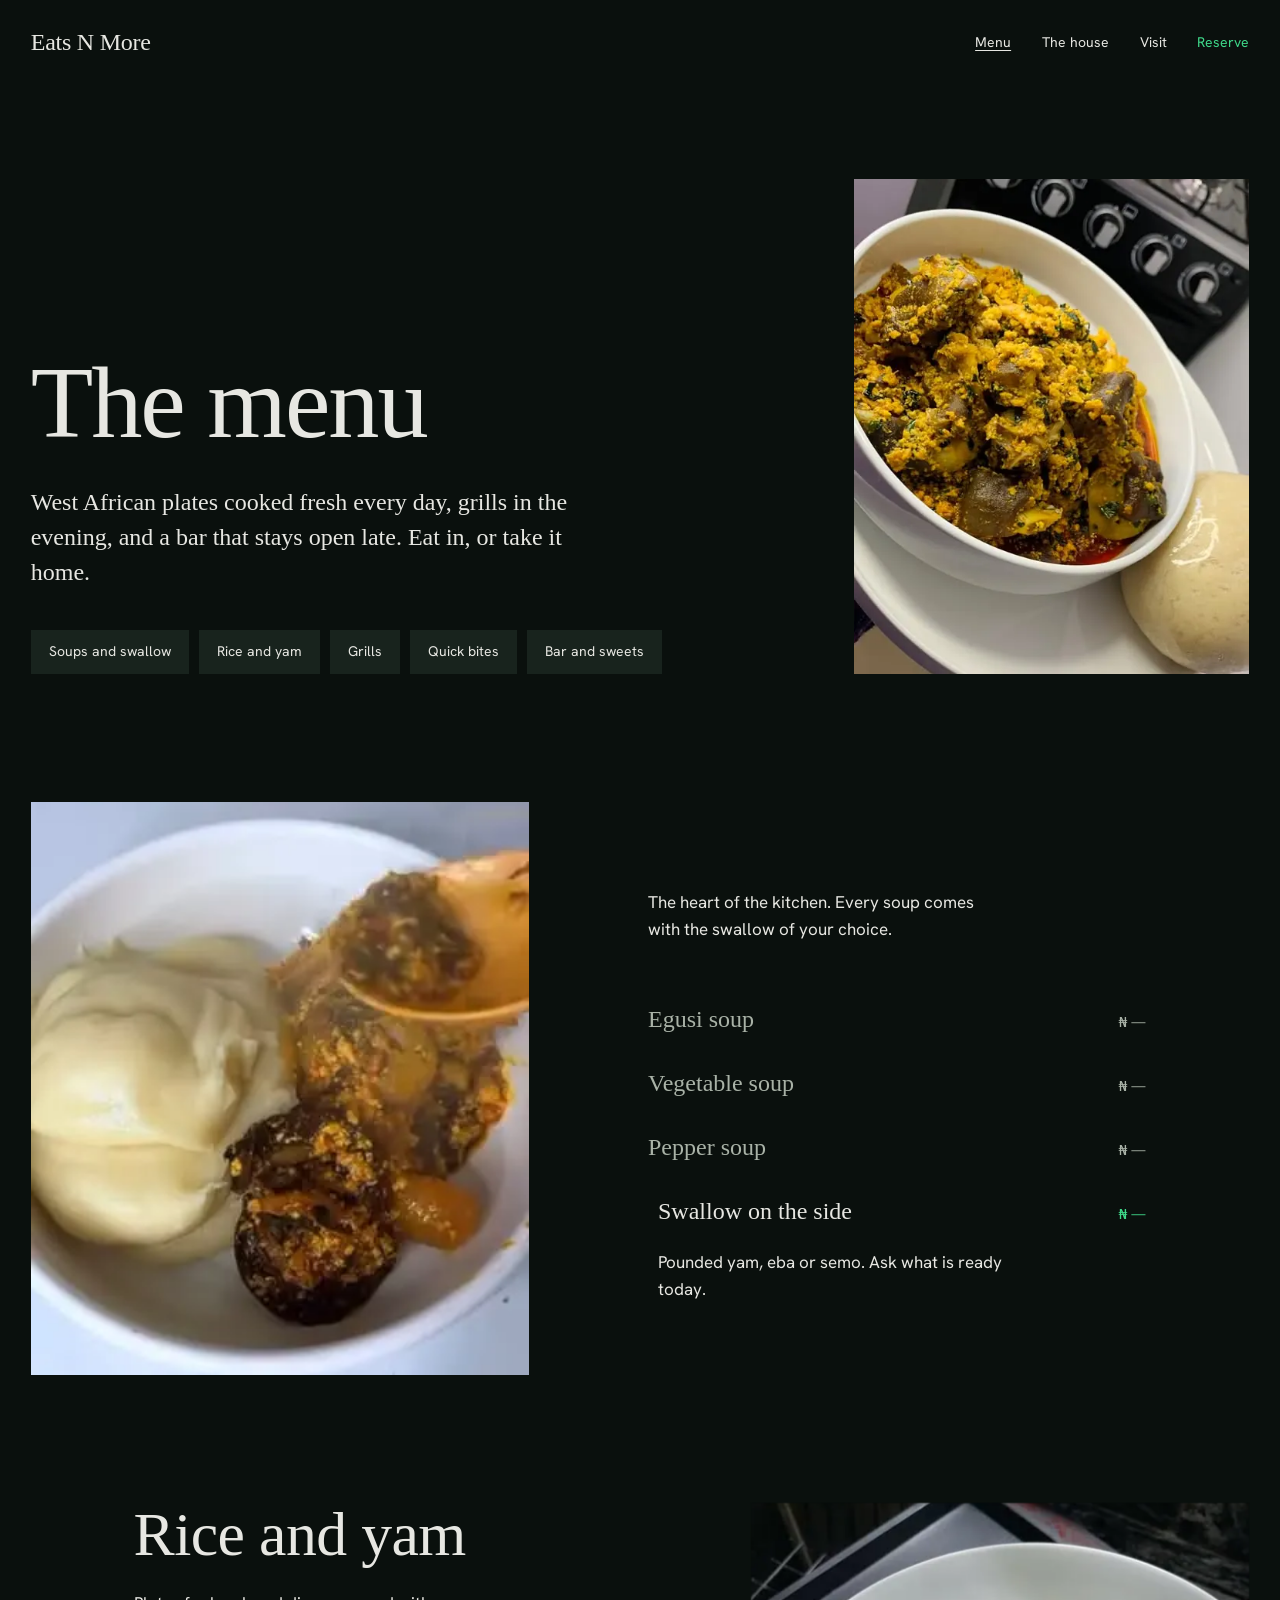
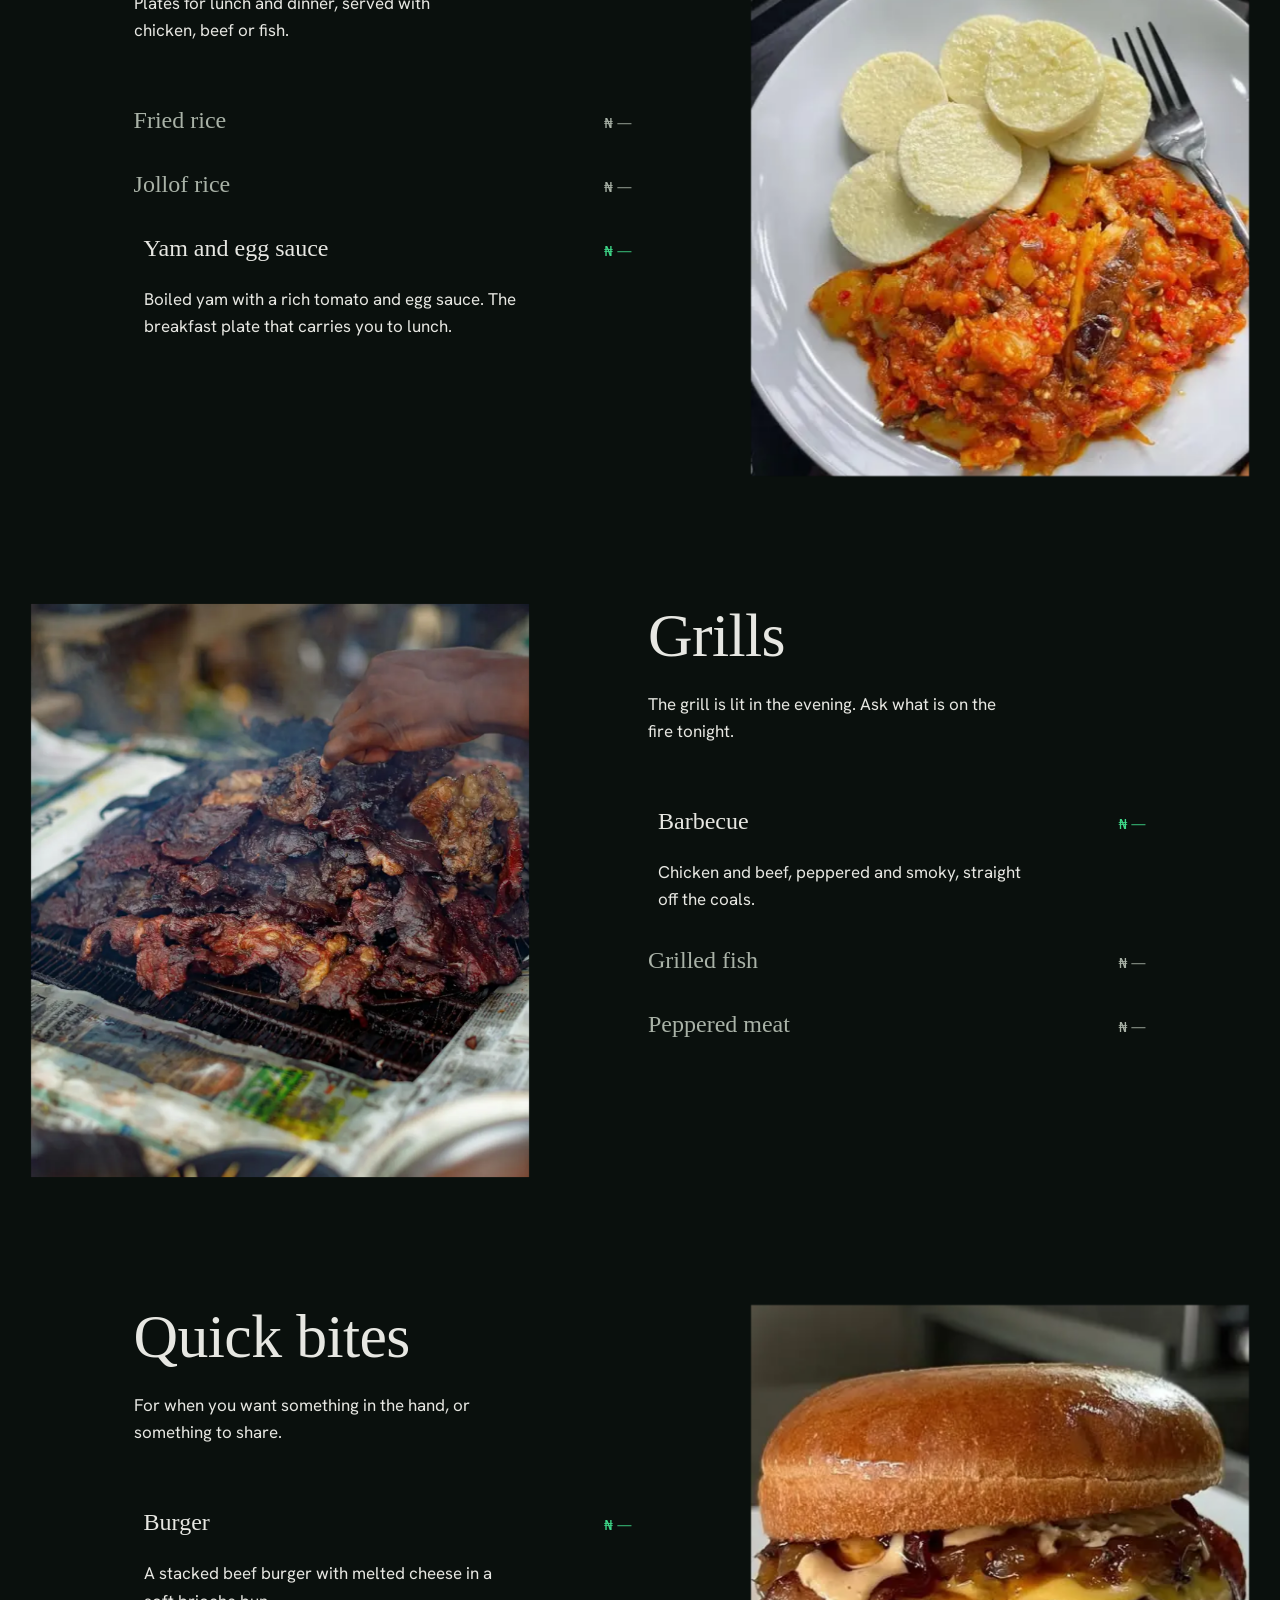
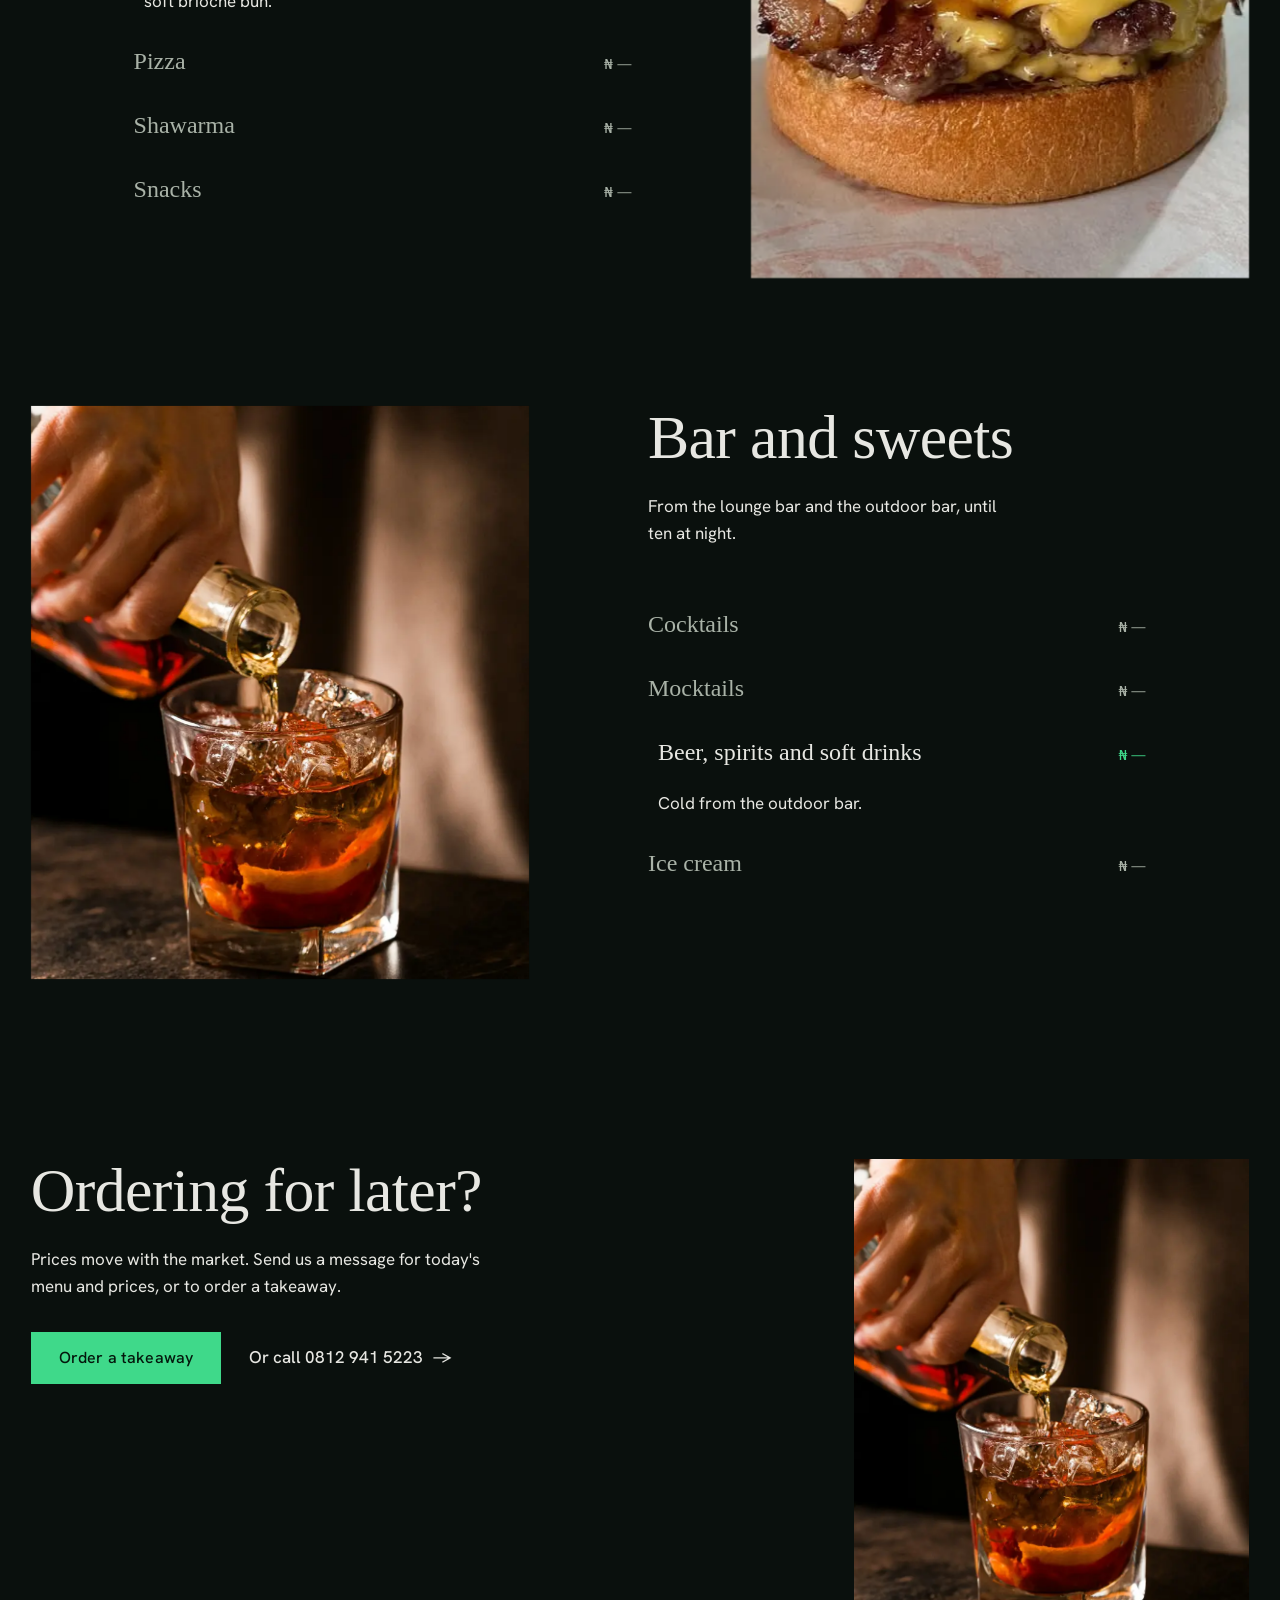
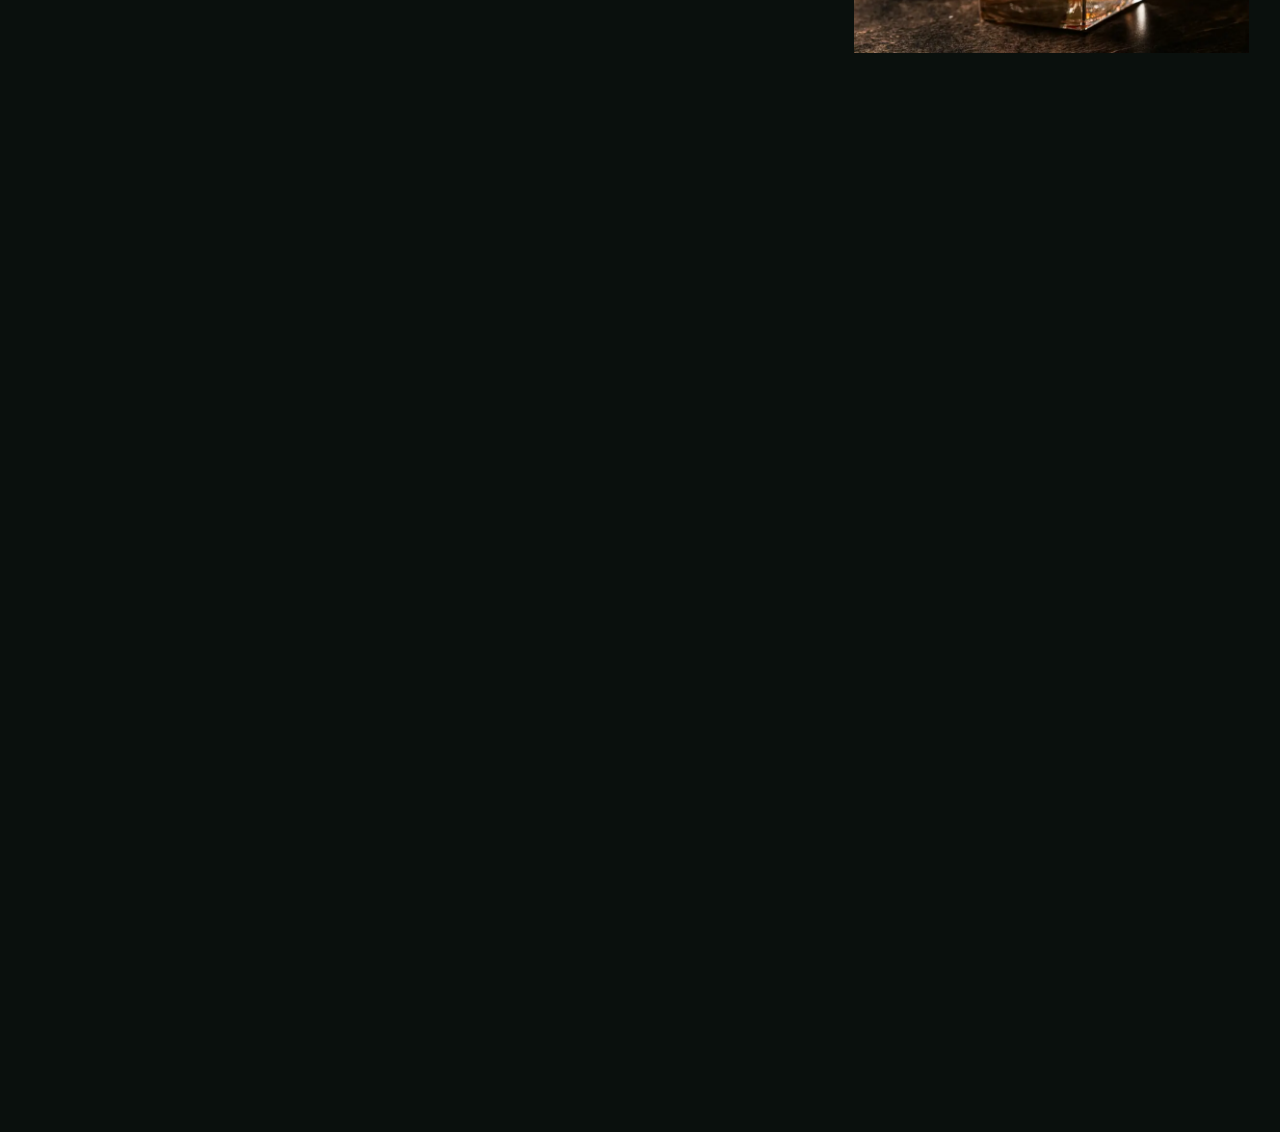
==== commit c9606988: "iPhone Safari fixes, 12-photo gallery wall with tighter spacing Co-Authored-By: Claude Opus 5.5 <nor" ====
--- a/menu.html
+++ b/menu.html
@@ -6,6 +6,7 @@
   <title>The menu · Eats N More Restaurant &amp; Lounge, Benin City</title>
   <meta name="description" content="Egusi, vegetable soup, pepper soup, fried rice, grills, burgers, pizza, shawarma, cocktails and ice cream. Eat in or take away on Edo Street, Ekosodin.">
   <meta name="theme-color" content="#0a100d">
+  <meta name="format-detection" content="telephone=no, address=no, email=no">
   <link rel="canonical" href="https://mondayjohn918.github.io/eats-n-more/menu.html">
 
   <meta property="og:type" content="restaurant.restaurant">
@@ -45,7 +46,26 @@
         <li><a href="reserve.html" class="bar-reserve">Reserve</a></li>
       </ul>
     </nav>
+    <button class="nav-toggle" type="button" aria-expanded="false" aria-controls="sheet" aria-label="Open the menu of pages">
+      <span></span><span></span>
+    </button>
   </header>
+
+  <div class="sheet" id="sheet" hidden>
+    <nav aria-label="All pages">
+      <ol class="sheet-links" role="list">
+        <li><a href="./">Home</a></li>
+        <li><a href="menu.html">Menu</a></li>
+        <li><a href="the-house.html">The house</a></li>
+        <li><a href="reserve.html#visit">Visit</a></li>
+        <li><a href="reserve.html">Reserve</a></li>
+      </ol>
+    </nav>
+    <div class="sheet-foot">
+      <p>Edo Street, Ekosodin, Benin City<br>Daily, 8am to 10pm</p>
+      <p><a href="tel:+2348129415223">0812 941 5223</a></p>
+    </div>
+  </div>
 
   <main id="main">
     <section class="page-head" aria-labelledby="menu-title">
--- a/assets/styles.css
+++ b/assets/styles.css
@@ -31,7 +31,8 @@
 }
 
 *, *::before, *::after { box-sizing: border-box; }
-html { -webkit-text-size-adjust: 100%; scroll-behavior: smooth; }
+html { -webkit-text-size-adjust: 100%; text-size-adjust: 100%; scroll-behavior: smooth; -webkit-tap-highlight-color: transparent; }
+@supports not (overflow-x: clip) { body { overflow-x: hidden; } }
 @media (prefers-reduced-motion: reduce) { html { scroll-behavior: auto; } }
 body {
   margin: 0;
@@ -48,6 +49,9 @@
 h1, h2, h3, p, figure, ol, dl, dd { margin: 0; }
 h1, h2, h3 { font-family: var(--display); font-weight: 300; letter-spacing: -0.01em; line-height: 1.02; }
 button, input { font: inherit; color: inherit; }
+button, input, summary { -webkit-appearance: none; appearance: none; border-radius: 0; }
+input[type="radio"] { -webkit-appearance: radio; appearance: auto; }
+a[href^="tel"] { color: inherit; }
 ::selection { background: var(--accent); color: var(--on-accent); }
 :focus-visible { outline: 2px solid var(--accent); outline-offset: 3px; }
 
@@ -231,17 +235,12 @@
   padding: var(--gap) var(--m) 0;
 }
 .gallery h2 { grid-column: 1 / -1; font-size: var(--step-head); margin-bottom: 0; }
-.g img { width: 100%; object-fit: cover; }
-.g figcaption { margin-top: 10px; font-size: var(--step-small); color: var(--muted); }
-/* pairs share a row, offset a little: close enough to read as one wall of pictures */
-.gallery { row-gap: clamp(40px, 5vw, 72px); }
-.g { align-self: start; }
-.g1 { grid-column: 1 / 6;  grid-row: 2; } .g1 img { aspect-ratio: 4 / 5; }
-.g2 { grid-column: 6 / 13; grid-row: 2; margin-top: 12vh; } .g2 img { aspect-ratio: 5 / 4; }
-.g3 { grid-column: 1 / 8;  grid-row: 3; } .g3 img { aspect-ratio: 3 / 2; }
-.g4 { grid-column: 8 / 12; grid-row: 3; margin-top: 8vh; } .g4 img { aspect-ratio: 3 / 4; }
-.g5 { grid-column: 2 / 6;  grid-row: 4; margin-top: 6vh; } .g5 img { aspect-ratio: 3 / 4; }
-.g6 { grid-column: 6 / 11; grid-row: 4; } .g6 img { aspect-ratio: 4 / 5; }
+/* the wall: a tight masonry of their own photographs */
+.wall { grid-column: 1 / -1; columns: 4; column-gap: 12px; margin-top: 48px; }
+.wall figure { break-inside: avoid; margin: 0 0 12px; }
+.wall img { width: 100%; height: auto; }
+.wall figcaption { padding: 8px 0 6px; font-size: var(--step-small); color: var(--muted); }
+@media (max-width: 1100px) { .wall { columns: 3; } }
 
 /* ---------- reserve ---------- */
 .reserve {
@@ -275,7 +274,10 @@
   min-height: 56px; padding: 0 16px; width: 100%;
   background: var(--surface-2); border: 0; border-radius: 0; color: var(--ink); font-size: var(--step-body);
   color-scheme: dark; transition: background-color 200ms ease;
-}
+  display: block; min-width: 0; line-height: 56px; text-align: left;
+}
+.field input::-webkit-date-and-time-value { text-align: left; margin: 0; }
+.field input::-webkit-calendar-picker-indicator { filter: invert(0.9); opacity: 0.8; }
 .field input::placeholder { color: #87918a; }
 .stepper { display: grid; grid-template-columns: 56px 1fr 56px; min-height: 56px; background: var(--surface-2); }
 .stepper button { background: none; border: 0; font-size: var(--step-lead); cursor: pointer; color: var(--ink); transition: background-color 180ms ease; }
@@ -431,14 +433,10 @@
 
   .gallery { grid-template-columns: 1fr; }
   .gallery > * { grid-column: 1 !important; }
-  .gallery h2 { grid-column: 1 / -1; margin-bottom: 48px; }
-  .gallery { grid-template-columns: 1fr 1fr !important; column-gap: 12px; row-gap: 28px; }
-  .gallery > * { grid-column: auto !important; grid-row: auto !important; margin-top: 0 !important; width: auto; }
-  .gallery h2 { grid-column: 1 / -1 !important; margin-bottom: 4px; }
-  .g2, .g3 { grid-column: 1 / -1 !important; }
-  .g1 { order: 1; } .g4 { order: 2; } .g2 { order: 3; } .g5 { order: 4; } .g6 { order: 5; } .g3 { order: 6; }
-  .g4, .g6 { margin-top: 36px !important; }
-  .g6 img { aspect-ratio: 3 / 4; }
+  .gallery h2 { grid-column: 1 / -1; margin-bottom: 0; }
+  .wall { columns: 2; column-gap: 8px; margin-top: 28px; }
+  .wall figure { margin-bottom: 8px; }
+  .wall figcaption { padding: 6px 0 4px; }
 
   .reserve { display: block; }
   .r-intro { position: static; margin-bottom: 40px; }
@@ -501,7 +499,8 @@
 }
 .cta-band h2 { grid-column: 1 / 8; font-size: var(--step-head); }
 .cta-band p { grid-column: 1 / 7; max-width: 46ch; }
-.cta-pic { grid-column: 9 / 13; grid-row: 1 / span 3; align-self: start; }
+.cta-band { grid-template-rows: auto auto auto 1fr; }
+.cta-pic { grid-column: 9 / 13; grid-row: 1 / span 4; align-self: start; }
 .cta-pic img { width: 100%; aspect-ratio: 4 / 5; object-fit: cover; }
 .cta-actions { grid-column: 1 / 8; display: flex; flex-wrap: wrap; gap: 28px; align-items: center; margin-top: 8px; }
 
@@ -522,8 +521,7 @@
 .faq details { background: var(--surface); transition: background-color 220ms ease; }
 .faq details[open] { background: var(--surface-2); }
 .faq summary {
-  list-style: none; cursor: pointer; min-height: 64px; padding: 18px 56px 18px 24px; position: relative;
-  display: flex; align-items: center;
+  list-style: none; cursor: pointer; display: block; padding: 20px 56px 20px 24px; position: relative;
   font: 300 var(--step-lead)/1.3 var(--display);
 }
 .faq summary::-webkit-details-marker { display: none; }
@@ -573,3 +571,54 @@
   .faq summary { padding: 16px 52px 16px 20px; font-size: 1.25rem; }
   .faq details p { padding: 0 20px 20px; }
 }
+
+/* ---------- phone page menu ---------- */
+.nav-toggle { display: none; }
+.sheet { display: none; }
+@media (max-width: 760px) {
+  .bar ul li:not(:last-child) { display: none; }
+  .bar nav { margin-left: auto; margin-right: 8px; }
+  .nav-toggle {
+    display: grid; align-content: center; gap: 7px; width: 48px; height: 48px; margin-right: -12px;
+    background: none; border: 0; cursor: pointer; position: relative; z-index: 61;
+  }
+  .nav-toggle span {
+    display: block; width: 24px; height: 1.5px; margin: 0 auto; background: var(--ink);
+    transition: transform 320ms var(--ease-out);
+  }
+  .nav-toggle[aria-expanded="true"] span:first-child { transform: translateY(4.25px) rotate(45deg); }
+  .nav-toggle[aria-expanded="true"] span:last-child { transform: translateY(-4.25px) rotate(-45deg); }
+  .bar { z-index: 61; }
+  .menu-open .bar { position: fixed; }
+
+  .sheet {
+    position: fixed; inset: 0; z-index: 60; display: flex; flex-direction: column; justify-content: space-between;
+    padding: 112px var(--m) calc(32px + env(safe-area-inset-bottom));
+    background: var(--bg);
+    opacity: 0; visibility: hidden;
+    transition: opacity 280ms var(--ease-out), visibility 0s linear 280ms;
+  }
+  .sheet[hidden] { display: flex; }
+  .sheet.is-open { opacity: 1; visibility: visible; transition: opacity 320ms var(--ease-out); }
+  .sheet-links { list-style: none; margin: 0; padding: 0; display: grid; gap: 6px; }
+  .sheet-links a {
+    display: block; padding: 6px 0; text-decoration: none;
+    font: 300 clamp(2.5rem, 12vw, 3.25rem)/1.1 var(--display); letter-spacing: -0.01em;
+  }
+  .sheet-links a[aria-current="page"] { color: var(--accent); }
+  .sheet-links li { opacity: 0; transform: translateY(16px); }
+  .sheet.is-open .sheet-links li {
+    opacity: 1; transform: none;
+    transition: opacity 420ms var(--ease-out), transform 520ms var(--ease-out);
+    transition-delay: calc(var(--n) * 50ms + 60ms);
+  }
+  .sheet-links a:active { opacity: 0.6; }
+  .sheet-foot { color: var(--muted); display: grid; gap: 12px; }
+  .sheet-foot a { color: var(--ink); font: 300 var(--step-lead)/1 var(--display); text-decoration: none; }
+  .menu-open { overflow: hidden; }
+  .menu-open .dock { transform: translateY(110%); }
+}
+@media (max-width: 760px) and (prefers-reduced-motion: reduce) {
+  .sheet-links li { transform: none; }
+  .nav-toggle span { transition: none; }
+}
